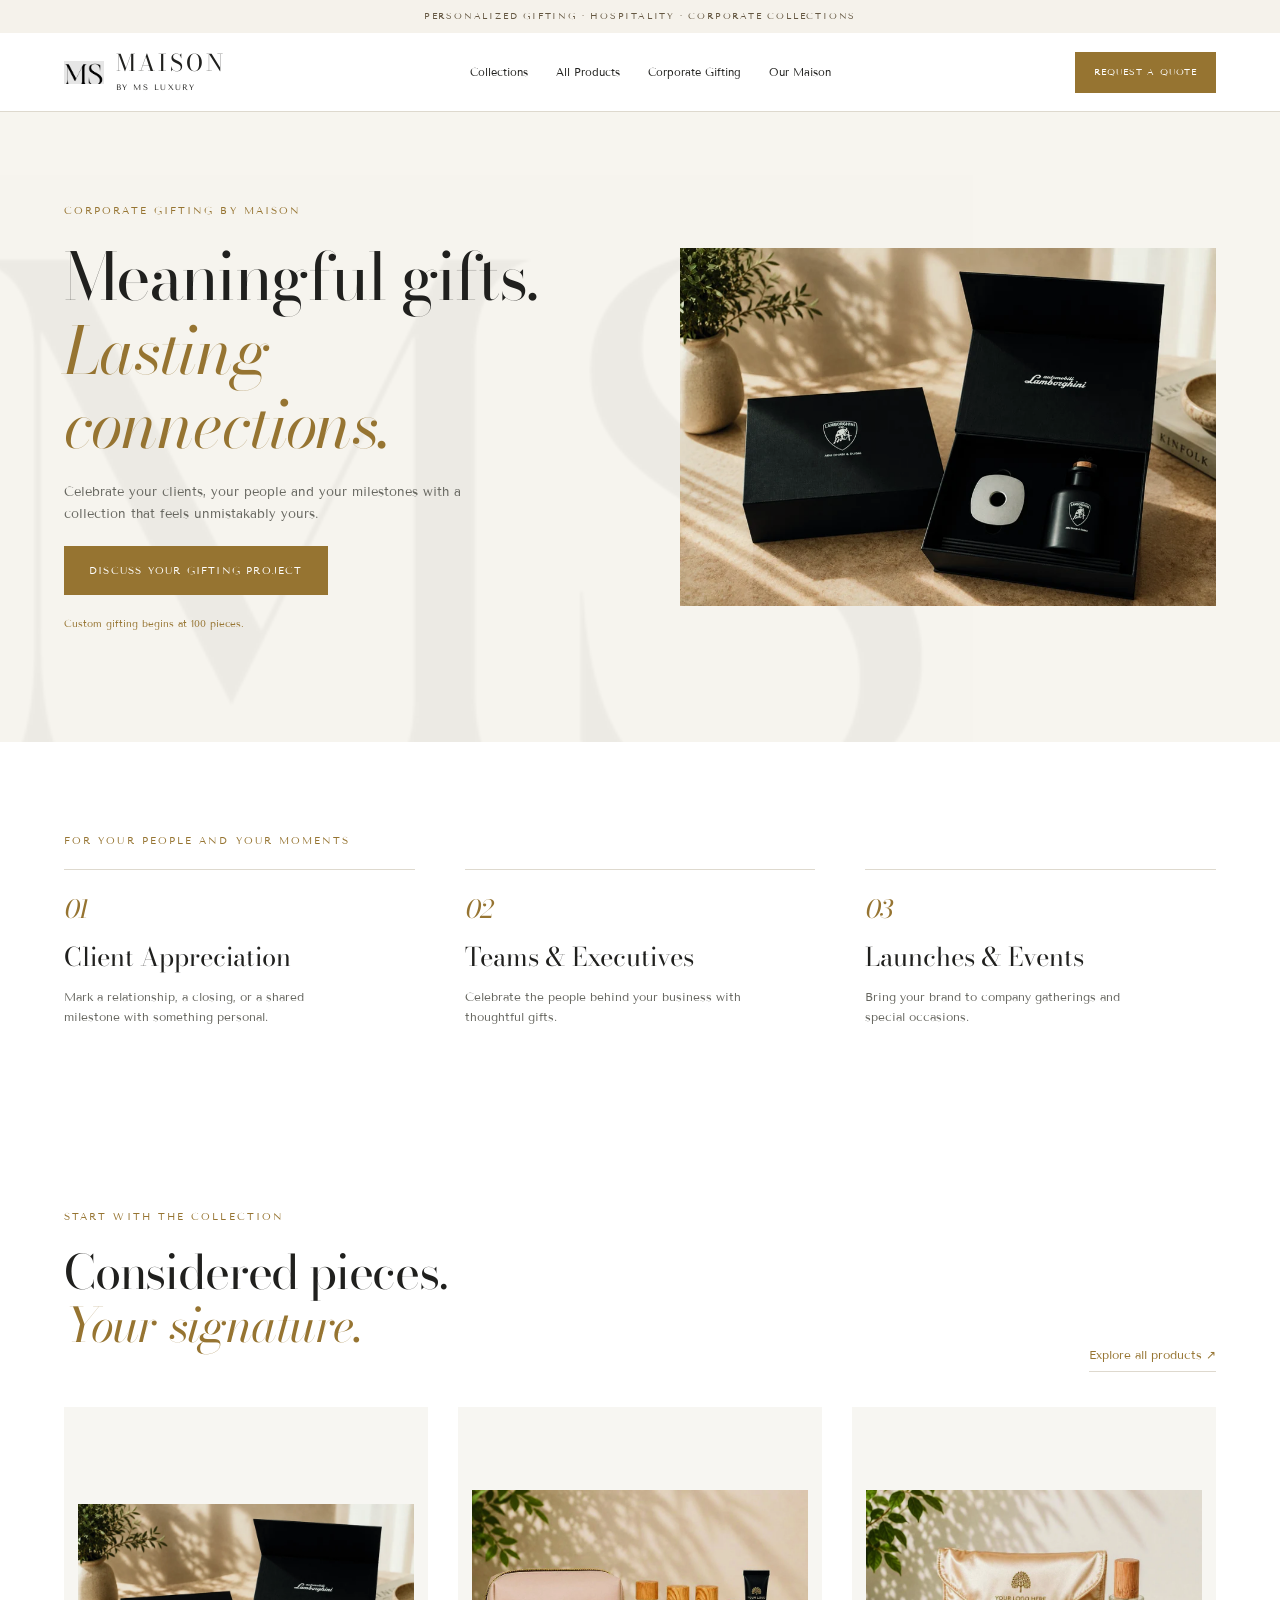
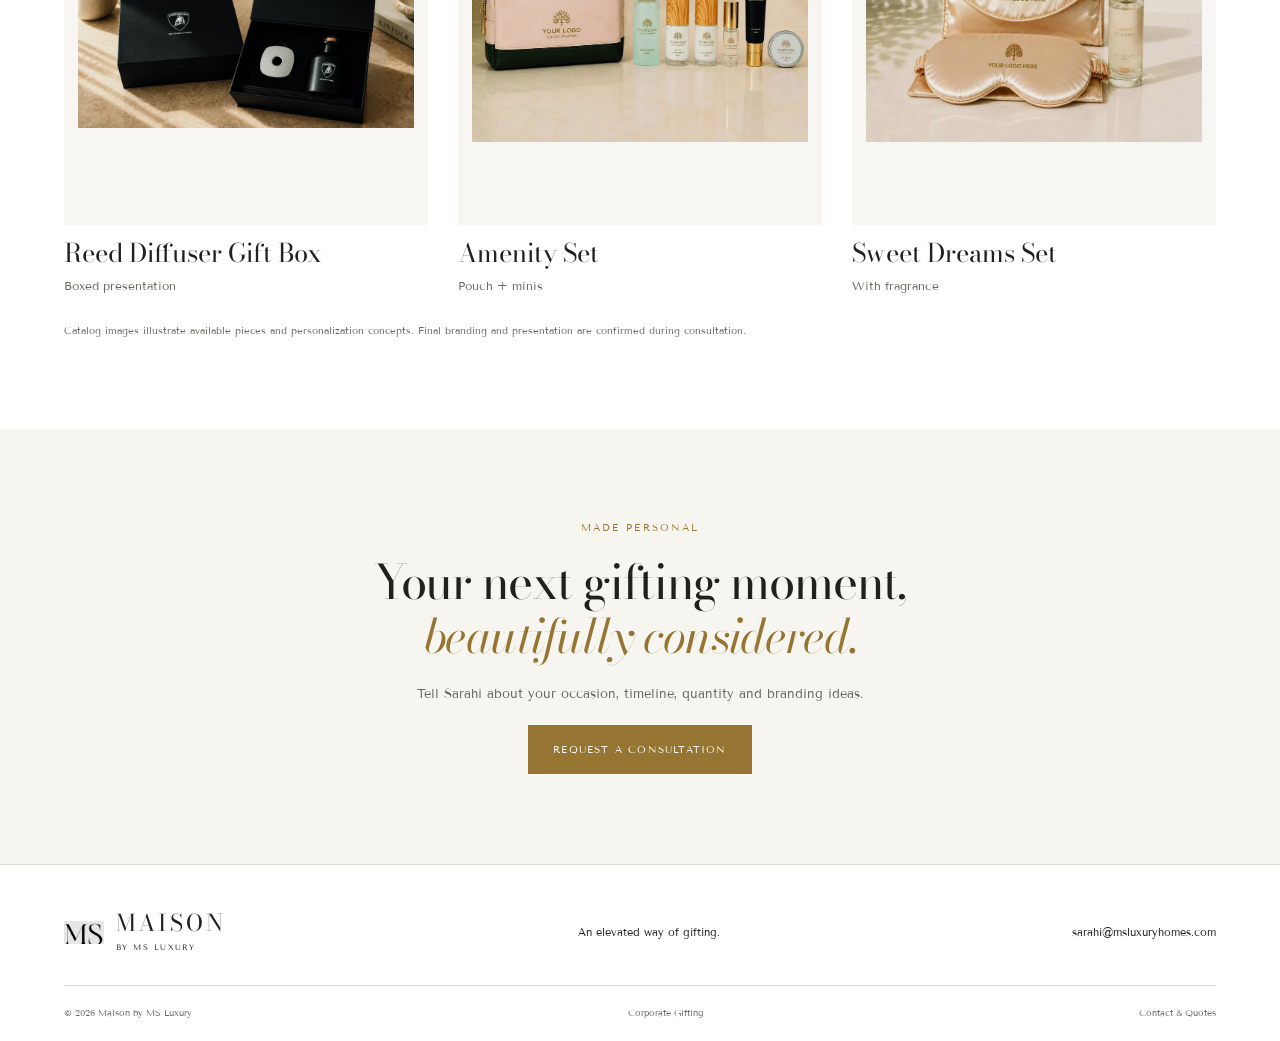
==== corporate-gifting.html @ 4d5e1e18 "Add files via upload" ====
<!DOCTYPE html>
<html lang="en">
<head>
  <meta charset="UTF-8" />
  <meta name="viewport" content="width=device-width, initial-scale=1.0" />
  <title>Corporate Gifting — Maison by MS Luxury</title>
  <meta name="description" content="Maison by MS Luxury creates elevated, bespoke gifting experiences for hotels, corporations, private aviation, memberships and private events." />
  <link rel="preconnect" href="https://fonts.googleapis.com" />
  <link rel="preconnect" href="https://fonts.gstatic.com" crossorigin />
  <link href="https://fonts.googleapis.com/css2?family=Bodoni+Moda:ital,opsz,wght@0,6..96,400;0,6..96,500;0,6..96,600;1,6..96,400;1,6..96,500&family=Tenor+Sans&display=swap" rel="stylesheet" />
  
  <link rel="icon" sizes="32x32" href="assets/favicon-32.png" />
  <link rel="apple-touch-icon" href="assets/apple-touch-icon.png" />
  <meta name="theme-color" content="#ffffff" />
  <link rel="stylesheet" href="styles.css" />
</head>
<body><div class="announcement">PERSONALIZED GIFTING · HOSPITALITY · CORPORATE COLLECTIONS</div><header class="nav" id="nav"><a class="nav-brand" href="index.html" aria-label="Maison by MS Luxury home"><img src="assets/catalog-mark.png" alt="MS Luxury"/><span>MAISON<small>BY MS LUXURY</small></span></a><nav class="nav-links"><a href="index.html#collections">Collections</a><a href="index.html#shop">All Products</a><a href="corporate-gifting.html">Corporate Gifting</a><a href="index.html#maison">Our Maison</a></nav><a href="index.html#quote" class="btn btn-gold btn-sm">Request a Quote</a><button class="nav-toggle" id="navToggle" aria-label="Open menu" aria-expanded="false" aria-controls="mobileMenu"><span></span><span></span></button></header><div class="mobile-menu" id="mobileMenu"><a href="index.html#collections">Collections</a><a href="index.html#shop">All Products</a><a href="corporate-gifting.html">Corporate Gifting</a><a href="index.html#maison">Our Maison</a><a href="index.html#quote" class="btn btn-gold">Request a Quote</a></div><main><section class="corporate-hero"><img class="hero-mark" src="assets/catalog-mark.png" alt="" aria-hidden="true"/><div class="container corporate-grid"><div><p class="eyebrow">Corporate gifting by Maison</p><h1>Meaningful gifts.<br/><em>Lasting connections.</em></h1><p>Celebrate your clients, your people and your milestones with a collection that feels unmistakably yours.</p><a href="index.html#quote" class="btn btn-gold">Discuss your gifting project</a><p class="minimum">Custom gifting begins at 100 pieces.</p></div><img src="assets/catalog/p05-06.webp" alt="Maison reed diffuser gift presentation"/></div></section><section class="corporate-occasions"><div class="container"><p class="eyebrow">For your people and your moments</p><div class="process-grid"><article><span>01</span><h3>Client Appreciation</h3><p>Mark a relationship, a closing, or a shared milestone with something personal.</p></article><article><span>02</span><h3>Teams &amp; Executives</h3><p>Celebrate the people behind your business with thoughtful gifts.</p></article><article><span>03</span><h3>Launches &amp; Events</h3><p>Bring your brand to company gatherings and special occasions.</p></article></div></div></section><section><div class="container"><div class="section-heading"><div><p class="eyebrow">Start with the collection</p><h2>Considered pieces.<br/><em>Your signature.</em></h2></div><a href="index.html#shop" class="link-gold">Explore all products ↗</a></div><div class="corporate-products"><a class="category-card" href="index.html#shop"><div class="category-img"><img src="assets/catalog/p05-06.webp" alt="Reed Diffuser Gift Box" loading="lazy"/></div><h3>Reed Diffuser Gift Box</h3><p>Boxed presentation</p></a><a class="category-card" href="index.html#shop"><div class="category-img"><img src="assets/catalog/p08-02.webp" alt="Amenity Set" loading="lazy"/></div><h3>Amenity Set</h3><p>Pouch + minis</p></a><a class="category-card" href="index.html#shop"><div class="category-img"><img src="assets/catalog/p09-03.webp" alt="Sweet Dreams Set" loading="lazy"/></div><h3>Sweet Dreams Set</h3><p>With fragrance</p></a></div><p class="product-disclaimer">Catalog images illustrate available pieces and personalization concepts. Final branding and presentation are confirmed during consultation.</p></div></section><section class="corporate-finale"><div class="container"><p class="eyebrow">Made personal</p><h2>Your next gifting moment,<br/><em>beautifully considered.</em></h2><p>Tell Sarahi about your occasion, timeline, quantity and branding ideas.</p><a href="index.html#quote" class="btn btn-gold">Request a consultation</a></div></section></main><footer class="footer"><div class="container footer-inner"><a href="index.html" class="nav-brand"><img src="assets/catalog-mark.png" alt="MS Luxury"/><span>MAISON<small>BY MS LUXURY</small></span></a><p>An elevated way of gifting.</p><a href="mailto:sarahi@msluxuryhomes.com">sarahi@msluxuryhomes.com</a></div><div class="container footer-base"><p>© 2026 Maison by MS Luxury</p><a href="corporate-gifting.html">Corporate Gifting</a><a href="index.html#quote">Contact &amp; Quotes</a></div></footer><script src="script.js"></script></body></html>
---- styles.css ----
:root{--black:#20201e;--black-2:#f8f7f4;--black-3:#f3f1eb;--ivory:#20201e;--gold:#967431;--gold-light:#806126;--gold-pale:#806126;--muted:#676760;--line:#ded9ce;--serif:'Bodoni Moda',Georgia,serif;--sans:'Tenor Sans',Arial,sans-serif}*{box-sizing:border-box;margin:0;padding:0}html{scroll-behavior:smooth}body{background:#fff;color:var(--black);font:15px/1.7 var(--sans);-webkit-font-smoothing:antialiased}button,input,select,textarea{font:inherit}button,a,input,select,textarea{-webkit-tap-highlight-color:transparent}img{display:block;max-width:100%}a{color:inherit;text-decoration:none}button{cursor:pointer}h1,h2,h3{font-family:var(--serif);font-weight:400;line-height:1.13}h1{font-size:clamp(3rem,5.1vw,5.4rem);letter-spacing:-.025em}h2{font-size:clamp(2.3rem,3.7vw,4rem);letter-spacing:-.025em;margin-bottom:1.2rem}h3{font-size:1.6rem}h1 em,h2 em{font-weight:400;color:var(--gold)}section{position:relative;padding:90px 0}section[id]{scroll-margin-top:115px}.container{width:min(1240px,90%);margin:auto}.eyebrow{font-size:.65rem;text-transform:uppercase;letter-spacing:.2em;color:var(--gold);margin-bottom:20px}.announcement{background:#f5f2eb;text-align:center;font-size:9px;letter-spacing:.2em;padding:9px 16px;color:#645741}.nav{position:sticky;top:0;z-index:100;display:flex;align-items:center;justify-content:space-between;gap:22px;padding:17px 5%;background:rgba(255,255,255,.97);border-bottom:1px solid var(--line)}.nav-brand{display:flex;align-items:center;gap:12px}.nav-brand img{width:40px;filter:grayscale(1) invert(1);mix-blend-mode:multiply}.nav-brand>span{font:23px/1.15 var(--serif);letter-spacing:.13em}.nav-brand small{display:block;font:8px/1.7 var(--sans);letter-spacing:.18em;margin-top:4px}.nav-links{display:flex;gap:28px;font-size:11px}.nav-links a:hover,.footer a:hover{color:var(--gold)}.btn{display:inline-flex;align-items:center;justify-content:center;padding:15px 24px;font-size:10px;letter-spacing:.12em;text-transform:uppercase;border:1px solid var(--gold);transition:background .2s,color .2s}.btn-gold{background:var(--gold);color:#fff}.btn-gold:hover{background:#775924}.btn-ghost{background:transparent;color:var(--black);border-color:var(--line)}.btn-ghost:hover{border-color:var(--gold)}.btn-sm{padding:12px 18px;font-size:9px}.btn-block{width:100%}.link-gold{color:var(--gold);font-size:12px;border:0;background:none;border-bottom:1px solid var(--line);padding-bottom:5px}.nav-toggle{display:none;border:0;background:none;padding:10px;flex-direction:column;gap:7px}.nav-toggle span{width:24px;height:1px;background:#20201e}.mobile-menu{display:none}.hero{padding:70px 0 0;overflow:hidden;background:#fcfbf8}.hero-mark{position:absolute;left:-4%;top:10%;width:80%;opacity:.045;filter:grayscale(1) invert(1);mix-blend-mode:multiply;pointer-events:none}.hero-inner{position:relative;display:grid;grid-template-columns:1.1fr 1fr;align-items:center;gap:50px}.hero-copy>p:not(.eyebrow){color:var(--muted);max-width:490px;margin:25px 0;font-size:14px}.hero-ctas{display:flex;gap:24px;align-items:center;margin-top:30px;flex-wrap:wrap}.hero-products{position:relative;padding:0 75px 60px 0}.hero-product-main{width:100%;height:460px;object-fit:contain;background:#fff}.hero-product-small{position:absolute;bottom:0;right:0;width:185px;background:#fff;padding:10px;box-shadow:0 12px 40px #33291112;border:1px solid #eee9df}.hero-product-small img{height:165px;width:100%;object-fit:contain}.hero-product-small span{display:block;font:italic 16px var(--serif);text-align:center;padding:12px 0}.hero-bottom{display:flex;justify-content:space-between;gap:20px;border-top:1px solid var(--line);margin-top:55px;padding:21px 0;font-size:9px;letter-spacing:.17em;color:var(--muted)}.section-heading,.product-heading{display:flex;align-items:flex-end;justify-content:space-between;gap:50px;margin-bottom:35px}.section-sub{max-width:340px;color:var(--muted);font-size:13px;margin-bottom:20px}.category-grid{display:grid;grid-template-columns:repeat(4,1fr);gap:34px 22px}.category-card{text-align:left;border:0;background:none;display:block;color:var(--black);min-width:0}.category-img{background:#f7f6f2;padding:14px;aspect-ratio:1/1.15;overflow:hidden;margin-bottom:14px}.category-img img{width:100%;height:100%;object-fit:contain;transition:transform .3s;mix-blend-mode:multiply}.category-card:hover img{transform:scale(1.035)}.category-title{display:flex;justify-content:space-between;gap:10px;font:21px var(--serif)}.category-title>span{font:15px var(--sans);color:var(--gold)}.category-caption{display:block;color:var(--muted);font-size:10px;margin-top:7px}.featured{background:#f7f5ef;padding:50px 0}.featured-top{display:flex;justify-content:space-between;align-items:center;gap:20px}.featured-top .eyebrow{margin:0}.slider-controls{display:flex;gap:12px;align-items:center;font-size:10px}.slider-controls button{background:none;border:1px solid #d6cbb8;min-width:32px;height:32px;padding:0 8px;color:var(--black)}.featured-slide{display:grid;grid-template-columns:1fr 1fr;align-items:center;gap:80px;min-height:370px;margin-top:25px}.featured-image{height:340px}.featured-image img{width:100%;height:100%;object-fit:contain;mix-blend-mode:multiply}.featured-copy h2{font-size:clamp(2rem,3vw,3rem);max-width:450px}.featured-copy>p:not(.eyebrow){color:var(--muted);margin-bottom:25px}.shop{background:#fff}.catalog-tools{padding:20px 0;border-top:1px solid var(--line)}.catalog-search{display:block;font-size:10px;letter-spacing:.1em;text-transform:uppercase;color:var(--gold)}.catalog-search input{display:block;background:#faf9f6;border:1px solid var(--line);padding:12px 15px;width:min(440px,100%);margin-top:9px;font-size:13px;letter-spacing:0;color:var(--black)}.product-filters{display:flex;gap:8px;flex-wrap:wrap;margin-top:20px}.product-filters button{font-size:10px;padding:9px 13px;border:1px solid var(--line);background:#fff;color:var(--black)}.product-filters button[aria-pressed=true]{background:var(--black);color:#fff;border-color:var(--black)}.product-count{font-size:10px;color:var(--muted);margin-top:18px}.shop-grid{display:grid;grid-template-columns:repeat(3,1fr);gap:35px 25px}.card{min-width:0}.product-preview{position:relative;display:block;border:0;background:none;width:100%;text-align:left}.card-img{aspect-ratio:1/1.1;background:#f7f6f2;padding:20px;overflow:hidden}.card-img img{width:100%;height:100%;object-fit:contain;mix-blend-mode:multiply;transition:transform .3s}.product-preview:hover img{transform:scale(1.035)}.product-preview>span{position:absolute;bottom:10px;right:10px;font-size:9px;background:#fff;padding:5px 8px;color:var(--gold)}.card-body{padding:18px 0}.product-category{font-size:9px;text-transform:uppercase;letter-spacing:.12em;color:var(--gold);margin-bottom:7px}.card-body h3{font-size:24px;margin-bottom:7px}.card-body>p:not(.product-category){font-size:12px;color:var(--muted)}.product-cta{display:inline-block;margin-top:13px;padding:0 0 4px;border:0;border-bottom:1px solid var(--line);background:none;font-size:10px;color:var(--gold);text-transform:uppercase;letter-spacing:.08em}.catalog-more{text-align:center;margin-top:30px}.collections-note{font:italic 18px var(--serif);margin-top:20px}.product-disclaimer{font-size:10px;color:var(--muted);max-width:700px;margin-top:25px}.corporate-banner,.corporate-hero{background:#f7f5ef;overflow:hidden}.corporate-grid{display:grid;grid-template-columns:1fr 1fr;align-items:center;gap:80px;position:relative}.corporate-grid>img{height:380px;width:100%;object-fit:contain;mix-blend-mode:multiply}.corporate-grid p:not(.eyebrow){color:var(--muted);margin:20px 0;max-width:420px;font-size:13px}.minimum{font-size:10px!important;color:var(--gold)!important}.maison-grid{display:grid;grid-template-columns:.75fr 1.25fr;align-items:center;gap:100px}.maison-grid p:not(.eyebrow){color:var(--muted);max-width:550px;margin:20px 0;font-size:13px}.maison-logo{padding:60px;background:#faf9f6}.maison-logo img{filter:grayscale(1) invert(1);mix-blend-mode:multiply}.process{padding-top:30px}.process-grid{display:grid;grid-template-columns:repeat(3,1fr);gap:50px}.process-grid article{border-top:1px solid var(--line);padding-top:20px}.process-grid article>span{font:italic 25px var(--serif);color:var(--gold)}.process-grid h3{margin:15px 0}.process-grid p{font-size:12px;color:var(--muted);max-width:290px}.quote{background:#faf9f6}.quote-grid{display:grid;grid-template-columns:1fr 1.2fr;gap:80px}.quote-copy>p:not(.eyebrow){font-size:13px;color:var(--muted);margin:20px 0;max-width:370px}.quote-min{font-size:11px!important;color:var(--gold)!important}.quote-form{background:#fff;padding:35px;border:1px solid var(--line)}.field{margin-bottom:18px}.field label{display:block;font-size:10px;margin-bottom:7px}.field input,.field select,.field textarea{width:100%;border:1px solid var(--line);border-radius:0;padding:12px;background:#fff;color:var(--black);font-size:12px}.field textarea{resize:vertical}.field-row{display:grid;grid-template-columns:1fr 1fr;gap:18px}.form-note,.quote-email{font-size:10px;display:block;margin-top:12px;color:var(--muted)}.quote-email{color:var(--gold)}.form-trap{position:absolute;left:-9999px}.footer{padding:45px 0 20px;border-top:1px solid var(--line);background:#fff}.footer-inner{display:flex;justify-content:space-between;align-items:center;gap:30px;font-size:11px}.footer-base{display:flex;gap:25px;justify-content:space-between;border-top:1px solid var(--line);margin-top:30px;padding-top:20px;font-size:9px;color:var(--muted)}.product-dialog{width:min(920px,92vw);max-height:90vh;padding:0;border:1px solid var(--line);margin:auto;background:#fff;color:var(--black);overflow:auto}.product-dialog::backdrop{background:#20201e90}.dialog-grid{display:grid;grid-template-columns:1fr 1fr}.dialog-grid>img{height:70vh;max-height:650px;width:100%;object-fit:contain;background:#faf9f6}.dialog-copy{padding:40px;align-self:center}.dialog-copy h2{font-size:32px}.dialog-copy>p:not(.eyebrow){font-size:12px;color:var(--muted);margin:20px 0}.dialog-close{position:absolute;right:10px;top:10px;width:32px;height:32px;border:1px solid var(--line);background:#fff;font-size:24px;z-index:2}.corporate-products{display:grid;grid-template-columns:repeat(3,1fr);gap:30px}.corporate-products p{font-size:12px;color:var(--muted);margin-top:8px}.corporate-finale{background:#f7f5ef;text-align:center}.corporate-finale p:not(.eyebrow){margin:20px auto;font-size:13px;color:var(--muted)}.skip-link{position:fixed;top:-100px;z-index:300;background:#fff;padding:15px}.skip-link:focus{top:0}:focus-visible{outline:2px solid var(--gold);outline-offset:4px}[hidden]{display:none!important}.reveal{opacity:1}.preloader{display:none}
@media(max-width:1000px){.nav-links{gap:16px}.nav-links a{font-size:10px}.hero-inner{gap:30px}.hero-products{padding-right:35px}.hero-product-main{height:360px}.hero-product-small{width:150px}.hero-product-small img{height:130px}.corporate-grid,.quote-grid,.maison-grid{gap:40px}.category-grid{grid-template-columns:repeat(3,1fr)}}
@media(max-width:800px){section{padding:65px 0}.nav-links,.nav>.btn{display:none}.nav-toggle{display:flex}.mobile-menu{display:flex;position:fixed;inset:82px 0 0;z-index:99;background:#fff;flex-direction:column;justify-content:center;align-items:center;gap:28px;opacity:0;visibility:hidden;transition:.2s}.mobile-menu.open{opacity:1;visibility:visible}.mobile-menu>a:not(.btn){font:27px var(--serif)}.hero-inner{grid-template-columns:1fr}.hero{padding-top:40px}.hero-copy{max-width:550px}.hero-products{width:85%;margin:15px auto 0;max-width:450px}.hero-product-main{height:330px}.hero-bottom{font-size:7px;letter-spacing:.08em;margin-top:30px}.section-heading,.product-heading{display:block}.section-sub{max-width:500px;margin-top:15px}.category-grid{grid-template-columns:repeat(2,1fr)}.featured-slide{gap:25px;min-height:280px}.featured-image{height:260px}.corporate-grid,.maison-grid,.quote-grid{grid-template-columns:1fr}.maison-logo{max-width:260px;padding:40px}.corporate-grid>img{height:300px}.footer-inner{align-items:flex-start;flex-wrap:wrap}.process-grid{gap:25px}.shop-grid{grid-template-columns:repeat(2,1fr)}.dialog-grid{grid-template-columns:1fr}.dialog-grid>img{height:35vh}.dialog-copy{padding:25px}.featured-top{align-items:flex-start}.featured-top .eyebrow{max-width:130px}}
@media(max-width:500px){.announcement{font-size:7px}.nav{padding:13px 5%}.nav-brand>span{font-size:21px}.hero-ctas{gap:18px}.hero-product-main{height:270px}.hero-product-small{width:130px}.hero-product-small img{height:115px}.hero-products{padding-right:45px;padding-bottom:45px}.hero-bottom{gap:12px;align-items:center;text-align:center}.category-grid{gap:25px 15px}.category-img{padding:8px}.category-title{font-size:18px}.category-caption{font-size:9px}.featured-slide{grid-template-columns:1fr;gap:15px}.featured-image{height:240px}.featured-copy{padding-bottom:15px}.featured-top{gap:10px}.slider-controls{gap:6px}.shop-grid{gap:25px 14px}.card-img{padding:9px;aspect-ratio:1/1.35}.card-body h3{font-size:20px}.card-body>p:not(.product-category){font-size:10px}.product-cta{font-size:9px}.product-preview>span{font-size:7px;padding:4px;right:5px;bottom:5px}.product-filters{gap:5px}.product-filters button{font-size:9px;padding:8px 9px}.quote-form{padding:20px}.field-row{grid-template-columns:1fr;gap:0}.process-grid,.corporate-products{grid-template-columns:1fr}.footer-base{flex-wrap:wrap;gap:12px}.footer-inner{flex-direction:column;gap:20px}.corporate-hero h1{font-size:2.8rem}}
@media(prefers-reduced-motion:reduce){html{scroll-behavior:auto}*,*::before,*::after{transition:none!important;animation:none!important}}
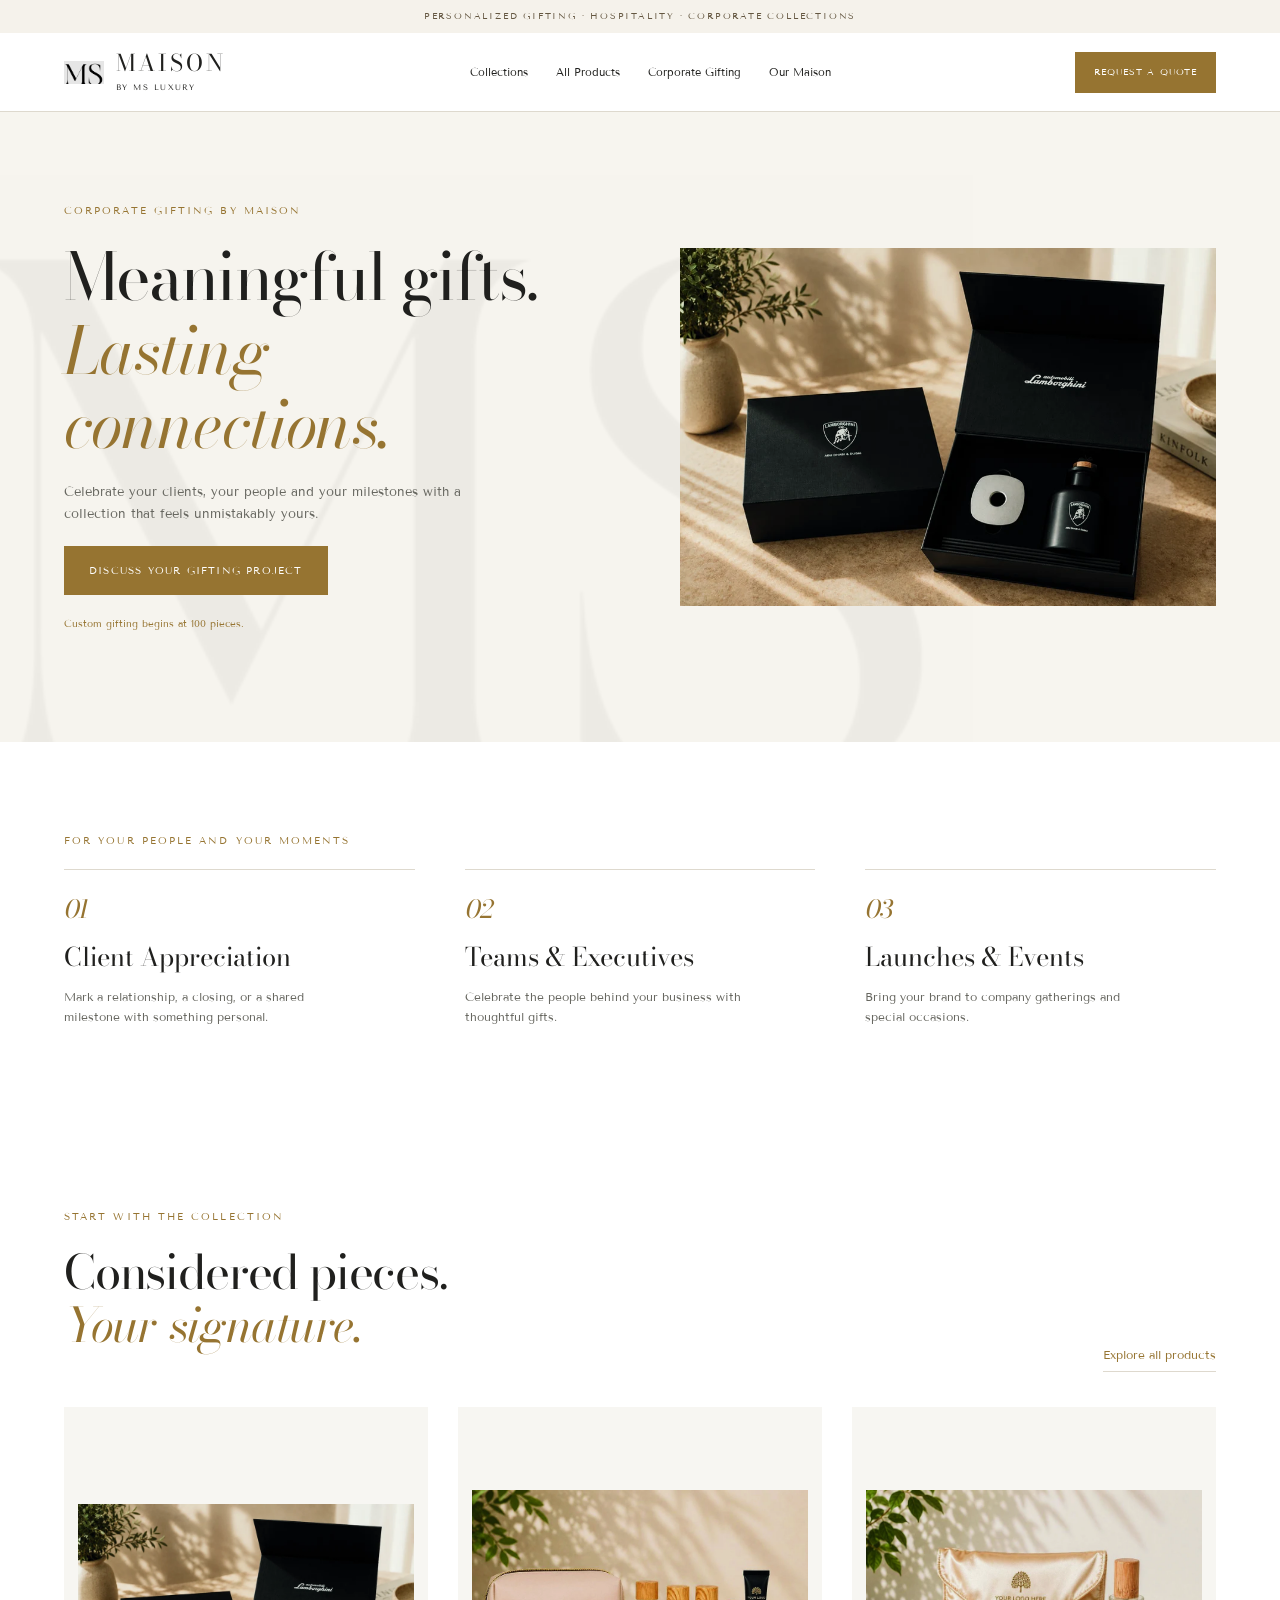
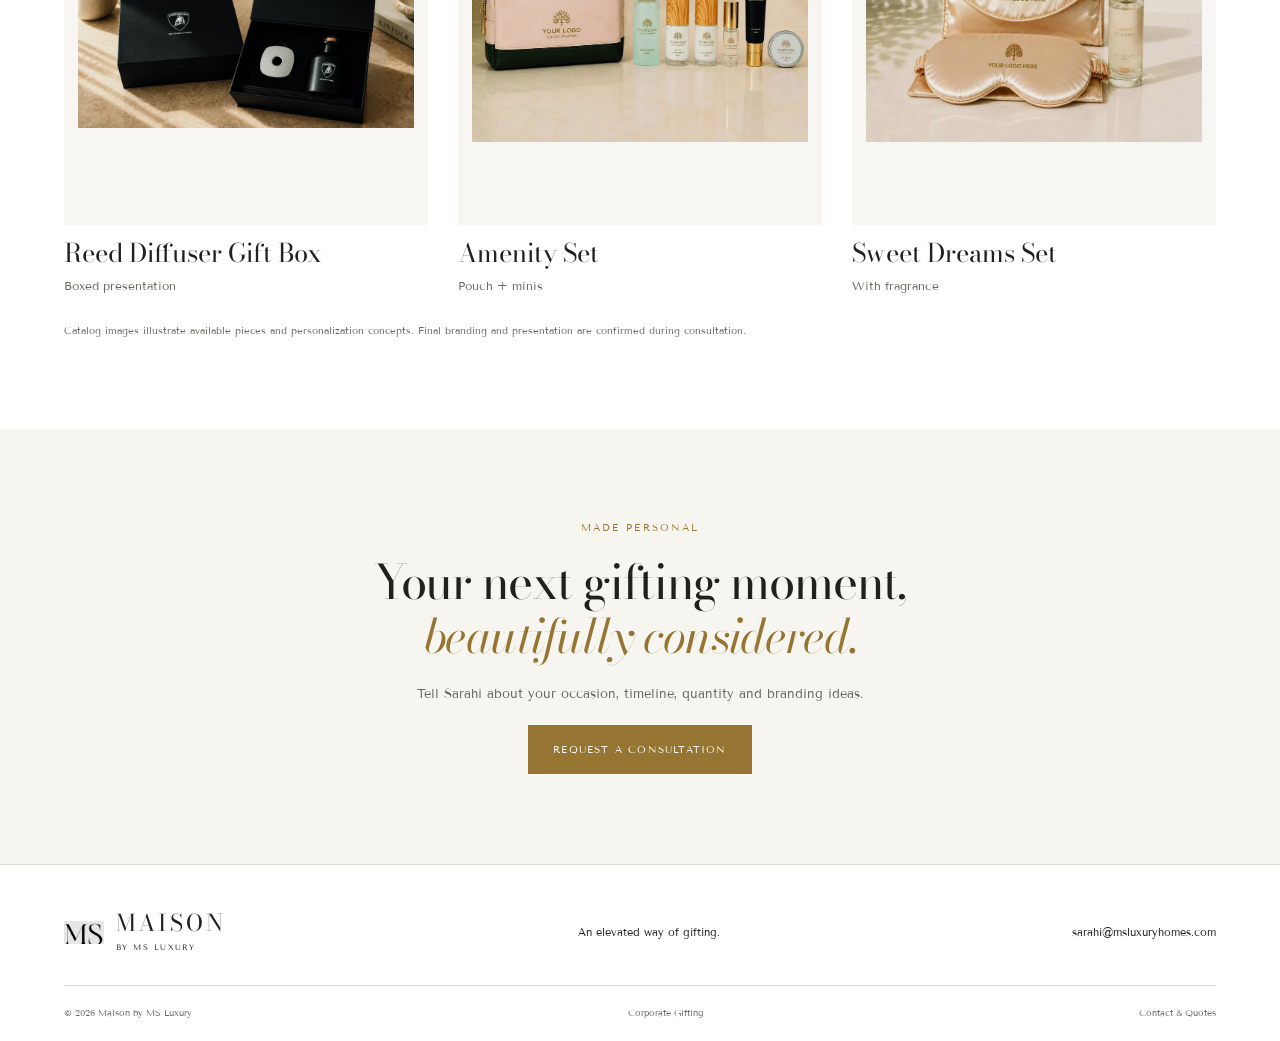
==== commit fa34a8b2: "Add files via upload" ====
--- a/corporate-gifting.html
+++ b/corporate-gifting.html
@@ -14,4 +14,4 @@
   <meta name="theme-color" content="#ffffff" />
   <link rel="stylesheet" href="styles.css" />
 </head>
-<body><div class="announcement">PERSONALIZED GIFTING · HOSPITALITY · CORPORATE COLLECTIONS</div><header class="nav" id="nav"><a class="nav-brand" href="index.html" aria-label="Maison by MS Luxury home"><img src="assets/catalog-mark.png" alt="MS Luxury"/><span>MAISON<small>BY MS LUXURY</small></span></a><nav class="nav-links"><a href="index.html#collections">Collections</a><a href="index.html#shop">All Products</a><a href="corporate-gifting.html">Corporate Gifting</a><a href="index.html#maison">Our Maison</a></nav><a href="index.html#quote" class="btn btn-gold btn-sm">Request a Quote</a><button class="nav-toggle" id="navToggle" aria-label="Open menu" aria-expanded="false" aria-controls="mobileMenu"><span></span><span></span></button></header><div class="mobile-menu" id="mobileMenu"><a href="index.html#collections">Collections</a><a href="index.html#shop">All Products</a><a href="corporate-gifting.html">Corporate Gifting</a><a href="index.html#maison">Our Maison</a><a href="index.html#quote" class="btn btn-gold">Request a Quote</a></div><main><section class="corporate-hero"><img class="hero-mark" src="assets/catalog-mark.png" alt="" aria-hidden="true"/><div class="container corporate-grid"><div><p class="eyebrow">Corporate gifting by Maison</p><h1>Meaningful gifts.<br/><em>Lasting connections.</em></h1><p>Celebrate your clients, your people and your milestones with a collection that feels unmistakably yours.</p><a href="index.html#quote" class="btn btn-gold">Discuss your gifting project</a><p class="minimum">Custom gifting begins at 100 pieces.</p></div><img src="assets/catalog/p05-06.webp" alt="Maison reed diffuser gift presentation"/></div></section><section class="corporate-occasions"><div class="container"><p class="eyebrow">For your people and your moments</p><div class="process-grid"><article><span>01</span><h3>Client Appreciation</h3><p>Mark a relationship, a closing, or a shared milestone with something personal.</p></article><article><span>02</span><h3>Teams &amp; Executives</h3><p>Celebrate the people behind your business with thoughtful gifts.</p></article><article><span>03</span><h3>Launches &amp; Events</h3><p>Bring your brand to company gatherings and special occasions.</p></article></div></div></section><section><div class="container"><div class="section-heading"><div><p class="eyebrow">Start with the collection</p><h2>Considered pieces.<br/><em>Your signature.</em></h2></div><a href="index.html#shop" class="link-gold">Explore all products ↗</a></div><div class="corporate-products"><a class="category-card" href="index.html#shop"><div class="category-img"><img src="assets/catalog/p05-06.webp" alt="Reed Diffuser Gift Box" loading="lazy"/></div><h3>Reed Diffuser Gift Box</h3><p>Boxed presentation</p></a><a class="category-card" href="index.html#shop"><div class="category-img"><img src="assets/catalog/p08-02.webp" alt="Amenity Set" loading="lazy"/></div><h3>Amenity Set</h3><p>Pouch + minis</p></a><a class="category-card" href="index.html#shop"><div class="category-img"><img src="assets/catalog/p09-03.webp" alt="Sweet Dreams Set" loading="lazy"/></div><h3>Sweet Dreams Set</h3><p>With fragrance</p></a></div><p class="product-disclaimer">Catalog images illustrate available pieces and personalization concepts. Final branding and presentation are confirmed during consultation.</p></div></section><section class="corporate-finale"><div class="container"><p class="eyebrow">Made personal</p><h2>Your next gifting moment,<br/><em>beautifully considered.</em></h2><p>Tell Sarahi about your occasion, timeline, quantity and branding ideas.</p><a href="index.html#quote" class="btn btn-gold">Request a consultation</a></div></section></main><footer class="footer"><div class="container footer-inner"><a href="index.html" class="nav-brand"><img src="assets/catalog-mark.png" alt="MS Luxury"/><span>MAISON<small>BY MS LUXURY</small></span></a><p>An elevated way of gifting.</p><a href="mailto:sarahi@msluxuryhomes.com">sarahi@msluxuryhomes.com</a></div><div class="container footer-base"><p>© 2026 Maison by MS Luxury</p><a href="corporate-gifting.html">Corporate Gifting</a><a href="index.html#quote">Contact &amp; Quotes</a></div></footer><script src="script.js"></script></body></html>+<body><div class="announcement">PERSONALIZED GIFTING · HOSPITALITY · CORPORATE COLLECTIONS</div><header class="nav" id="nav"><a class="nav-brand" href="index.html" aria-label="Maison by MS Luxury home"><img src="assets/catalog-mark.png" alt="MS Luxury"/><span>MAISON<small>BY MS LUXURY</small></span></a><nav class="nav-links"><a href="index.html#collections">Collections</a><a href="index.html#shop">All Products</a><a href="corporate-gifting.html">Corporate Gifting</a><a href="index.html#maison">Our Maison</a></nav><a href="index.html#quote" class="btn btn-gold btn-sm">Request a Quote</a><button class="nav-toggle" id="navToggle" aria-label="Open menu" aria-expanded="false" aria-controls="mobileMenu"><span></span><span></span></button></header><div class="mobile-menu" id="mobileMenu"><a href="index.html#collections">Collections</a><a href="index.html#shop">All Products</a><a href="corporate-gifting.html">Corporate Gifting</a><a href="index.html#maison">Our Maison</a><a href="index.html#quote" class="btn btn-gold">Request a Quote</a></div><main><section class="corporate-hero"><img class="hero-mark" src="assets/catalog-mark.png" alt="" aria-hidden="true"/><div class="container corporate-grid"><div><p class="eyebrow">Corporate gifting by Maison</p><h1>Meaningful gifts.<br/><em>Lasting connections.</em></h1><p>Celebrate your clients, your people and your milestones with a collection that feels unmistakably yours.</p><a href="index.html#quote" class="btn btn-gold">Discuss your gifting project</a><p class="minimum">Custom gifting begins at 100 pieces.</p></div><img src="assets/catalog/p05-06.webp" alt="Maison reed diffuser gift presentation"/></div></section><section class="corporate-occasions"><div class="container"><p class="eyebrow">For your people and your moments</p><div class="process-grid"><article><span>01</span><h3>Client Appreciation</h3><p>Mark a relationship, a closing, or a shared milestone with something personal.</p></article><article><span>02</span><h3>Teams &amp; Executives</h3><p>Celebrate the people behind your business with thoughtful gifts.</p></article><article><span>03</span><h3>Launches &amp; Events</h3><p>Bring your brand to company gatherings and special occasions.</p></article></div></div></section><section><div class="container"><div class="section-heading"><div><p class="eyebrow">Start with the collection</p><h2>Considered pieces.<br/><em>Your signature.</em></h2></div><a href="index.html#shop" class="link-gold">Explore all products</a></div><div class="corporate-products"><a class="category-card" href="index.html#shop"><div class="category-img"><img src="assets/catalog/p05-06.webp" alt="Reed Diffuser Gift Box" loading="lazy"/></div><h3>Reed Diffuser Gift Box</h3><p>Boxed presentation</p></a><a class="category-card" href="index.html#shop"><div class="category-img"><img src="assets/catalog/p08-02.webp" alt="Amenity Set" loading="lazy"/></div><h3>Amenity Set</h3><p>Pouch + minis</p></a><a class="category-card" href="index.html#shop"><div class="category-img"><img src="assets/catalog/p09-03.webp" alt="Sweet Dreams Set" loading="lazy"/></div><h3>Sweet Dreams Set</h3><p>With fragrance</p></a></div><p class="product-disclaimer">Catalog images illustrate available pieces and personalization concepts. Final branding and presentation are confirmed during consultation.</p></div></section><section class="corporate-finale"><div class="container"><p class="eyebrow">Made personal</p><h2>Your next gifting moment,<br/><em>beautifully considered.</em></h2><p>Tell Sarahi about your occasion, timeline, quantity and branding ideas.</p><a href="index.html#quote" class="btn btn-gold">Request a consultation</a></div></section></main><footer class="footer"><div class="container footer-inner"><a href="index.html" class="nav-brand"><img src="assets/catalog-mark.png" alt="MS Luxury"/><span>MAISON<small>BY MS LUXURY</small></span></a><p>An elevated way of gifting.</p><a href="mailto:sarahi@msluxuryhomes.com">sarahi@msluxuryhomes.com</a></div><div class="container footer-base"><p>© 2026 Maison by MS Luxury</p><a href="corporate-gifting.html">Corporate Gifting</a><a href="index.html#quote">Contact &amp; Quotes</a></div></footer><script src="script.js"></script></body></html>
--- a/styles.css
+++ b/styles.css
@@ -1,5 +1,37 @@
 :root{--black:#20201e;--black-2:#f8f7f4;--black-3:#f3f1eb;--ivory:#20201e;--gold:#967431;--gold-light:#806126;--gold-pale:#806126;--muted:#676760;--line:#ded9ce;--serif:'Bodoni Moda',Georgia,serif;--sans:'Tenor Sans',Arial,sans-serif}*{box-sizing:border-box;margin:0;padding:0}html{scroll-behavior:smooth}body{background:#fff;color:var(--black);font:15px/1.7 var(--sans);-webkit-font-smoothing:antialiased}button,input,select,textarea{font:inherit}button,a,input,select,textarea{-webkit-tap-highlight-color:transparent}img{display:block;max-width:100%}a{color:inherit;text-decoration:none}button{cursor:pointer}h1,h2,h3{font-family:var(--serif);font-weight:400;line-height:1.13}h1{font-size:clamp(3rem,5.1vw,5.4rem);letter-spacing:-.025em}h2{font-size:clamp(2.3rem,3.7vw,4rem);letter-spacing:-.025em;margin-bottom:1.2rem}h3{font-size:1.6rem}h1 em,h2 em{font-weight:400;color:var(--gold)}section{position:relative;padding:90px 0}section[id]{scroll-margin-top:115px}.container{width:min(1240px,90%);margin:auto}.eyebrow{font-size:.65rem;text-transform:uppercase;letter-spacing:.2em;color:var(--gold);margin-bottom:20px}.announcement{background:#f5f2eb;text-align:center;font-size:9px;letter-spacing:.2em;padding:9px 16px;color:#645741}.nav{position:sticky;top:0;z-index:100;display:flex;align-items:center;justify-content:space-between;gap:22px;padding:17px 5%;background:rgba(255,255,255,.97);border-bottom:1px solid var(--line)}.nav-brand{display:flex;align-items:center;gap:12px}.nav-brand img{width:40px;filter:grayscale(1) invert(1);mix-blend-mode:multiply}.nav-brand>span{font:23px/1.15 var(--serif);letter-spacing:.13em}.nav-brand small{display:block;font:8px/1.7 var(--sans);letter-spacing:.18em;margin-top:4px}.nav-links{display:flex;gap:28px;font-size:11px}.nav-links a:hover,.footer a:hover{color:var(--gold)}.btn{display:inline-flex;align-items:center;justify-content:center;padding:15px 24px;font-size:10px;letter-spacing:.12em;text-transform:uppercase;border:1px solid var(--gold);transition:background .2s,color .2s}.btn-gold{background:var(--gold);color:#fff}.btn-gold:hover{background:#775924}.btn-ghost{background:transparent;color:var(--black);border-color:var(--line)}.btn-ghost:hover{border-color:var(--gold)}.btn-sm{padding:12px 18px;font-size:9px}.btn-block{width:100%}.link-gold{color:var(--gold);font-size:12px;border:0;background:none;border-bottom:1px solid var(--line);padding-bottom:5px}.nav-toggle{display:none;border:0;background:none;padding:10px;flex-direction:column;gap:7px}.nav-toggle span{width:24px;height:1px;background:#20201e}.mobile-menu{display:none}.hero{padding:70px 0 0;overflow:hidden;background:#fcfbf8}.hero-mark{position:absolute;left:-4%;top:10%;width:80%;opacity:.045;filter:grayscale(1) invert(1);mix-blend-mode:multiply;pointer-events:none}.hero-inner{position:relative;display:grid;grid-template-columns:1.1fr 1fr;align-items:center;gap:50px}.hero-copy>p:not(.eyebrow){color:var(--muted);max-width:490px;margin:25px 0;font-size:14px}.hero-ctas{display:flex;gap:24px;align-items:center;margin-top:30px;flex-wrap:wrap}.hero-products{position:relative;padding:0 75px 60px 0}.hero-product-main{width:100%;height:460px;object-fit:contain;background:#fff}.hero-product-small{position:absolute;bottom:0;right:0;width:185px;background:#fff;padding:10px;box-shadow:0 12px 40px #33291112;border:1px solid #eee9df}.hero-product-small img{height:165px;width:100%;object-fit:contain}.hero-product-small span{display:block;font:italic 16px var(--serif);text-align:center;padding:12px 0}.hero-bottom{display:flex;justify-content:space-between;gap:20px;border-top:1px solid var(--line);margin-top:55px;padding:21px 0;font-size:9px;letter-spacing:.17em;color:var(--muted)}.section-heading,.product-heading{display:flex;align-items:flex-end;justify-content:space-between;gap:50px;margin-bottom:35px}.section-sub{max-width:340px;color:var(--muted);font-size:13px;margin-bottom:20px}.category-grid{display:grid;grid-template-columns:repeat(4,1fr);gap:34px 22px}.category-card{text-align:left;border:0;background:none;display:block;color:var(--black);min-width:0}.category-img{background:#f7f6f2;padding:14px;aspect-ratio:1/1.15;overflow:hidden;margin-bottom:14px}.category-img img{width:100%;height:100%;object-fit:contain;transition:transform .3s;mix-blend-mode:multiply}.category-card:hover img{transform:scale(1.035)}.category-title{display:flex;justify-content:space-between;gap:10px;font:21px var(--serif)}.category-title>span{font:15px var(--sans);color:var(--gold)}.category-caption{display:block;color:var(--muted);font-size:10px;margin-top:7px}.featured{background:#f7f5ef;padding:50px 0}.featured-top{display:flex;justify-content:space-between;align-items:center;gap:20px}.featured-top .eyebrow{margin:0}.slider-controls{display:flex;gap:12px;align-items:center;font-size:10px}.slider-controls button{background:none;border:1px solid #d6cbb8;min-width:32px;height:32px;padding:0 8px;color:var(--black)}.featured-slide{display:grid;grid-template-columns:1fr 1fr;align-items:center;gap:80px;min-height:370px;margin-top:25px}.featured-image{height:340px}.featured-image img{width:100%;height:100%;object-fit:contain;mix-blend-mode:multiply}.featured-copy h2{font-size:clamp(2rem,3vw,3rem);max-width:450px}.featured-copy>p:not(.eyebrow){color:var(--muted);margin-bottom:25px}.shop{background:#fff}.catalog-tools{padding:20px 0;border-top:1px solid var(--line)}.catalog-search{display:block;font-size:10px;letter-spacing:.1em;text-transform:uppercase;color:var(--gold)}.catalog-search input{display:block;background:#faf9f6;border:1px solid var(--line);padding:12px 15px;width:min(440px,100%);margin-top:9px;font-size:13px;letter-spacing:0;color:var(--black)}.product-filters{display:flex;gap:8px;flex-wrap:wrap;margin-top:20px}.product-filters button{font-size:10px;padding:9px 13px;border:1px solid var(--line);background:#fff;color:var(--black)}.product-filters button[aria-pressed=true]{background:var(--black);color:#fff;border-color:var(--black)}.product-count{font-size:10px;color:var(--muted);margin-top:18px}.shop-grid{display:grid;grid-template-columns:repeat(3,1fr);gap:35px 25px}.card{min-width:0}.product-preview{position:relative;display:block;border:0;background:none;width:100%;text-align:left}.card-img{aspect-ratio:1/1.1;background:#f7f6f2;padding:20px;overflow:hidden}.card-img img{width:100%;height:100%;object-fit:contain;mix-blend-mode:multiply;transition:transform .3s}.product-preview:hover img{transform:scale(1.035)}.product-preview>span{position:absolute;bottom:10px;right:10px;font-size:9px;background:#fff;padding:5px 8px;color:var(--gold)}.card-body{padding:18px 0}.product-category{font-size:9px;text-transform:uppercase;letter-spacing:.12em;color:var(--gold);margin-bottom:7px}.card-body h3{font-size:24px;margin-bottom:7px}.card-body>p:not(.product-category){font-size:12px;color:var(--muted)}.product-cta{display:inline-block;margin-top:13px;padding:0 0 4px;border:0;border-bottom:1px solid var(--line);background:none;font-size:10px;color:var(--gold);text-transform:uppercase;letter-spacing:.08em}.catalog-more{text-align:center;margin-top:30px}.collections-note{font:italic 18px var(--serif);margin-top:20px}.product-disclaimer{font-size:10px;color:var(--muted);max-width:700px;margin-top:25px}.corporate-banner,.corporate-hero{background:#f7f5ef;overflow:hidden}.corporate-grid{display:grid;grid-template-columns:1fr 1fr;align-items:center;gap:80px;position:relative}.corporate-grid>img{height:380px;width:100%;object-fit:contain;mix-blend-mode:multiply}.corporate-grid p:not(.eyebrow){color:var(--muted);margin:20px 0;max-width:420px;font-size:13px}.minimum{font-size:10px!important;color:var(--gold)!important}.maison-grid{display:grid;grid-template-columns:.75fr 1.25fr;align-items:center;gap:100px}.maison-grid p:not(.eyebrow){color:var(--muted);max-width:550px;margin:20px 0;font-size:13px}.maison-logo{padding:60px;background:#faf9f6}.maison-logo img{filter:grayscale(1) invert(1);mix-blend-mode:multiply}.process{padding-top:30px}.process-grid{display:grid;grid-template-columns:repeat(3,1fr);gap:50px}.process-grid article{border-top:1px solid var(--line);padding-top:20px}.process-grid article>span{font:italic 25px var(--serif);color:var(--gold)}.process-grid h3{margin:15px 0}.process-grid p{font-size:12px;color:var(--muted);max-width:290px}.quote{background:#faf9f6}.quote-grid{display:grid;grid-template-columns:1fr 1.2fr;gap:80px}.quote-copy>p:not(.eyebrow){font-size:13px;color:var(--muted);margin:20px 0;max-width:370px}.quote-min{font-size:11px!important;color:var(--gold)!important}.quote-form{background:#fff;padding:35px;border:1px solid var(--line)}.field{margin-bottom:18px}.field label{display:block;font-size:10px;margin-bottom:7px}.field input,.field select,.field textarea{width:100%;border:1px solid var(--line);border-radius:0;padding:12px;background:#fff;color:var(--black);font-size:12px}.field textarea{resize:vertical}.field-row{display:grid;grid-template-columns:1fr 1fr;gap:18px}.form-note,.quote-email{font-size:10px;display:block;margin-top:12px;color:var(--muted)}.quote-email{color:var(--gold)}.form-trap{position:absolute;left:-9999px}.footer{padding:45px 0 20px;border-top:1px solid var(--line);background:#fff}.footer-inner{display:flex;justify-content:space-between;align-items:center;gap:30px;font-size:11px}.footer-base{display:flex;gap:25px;justify-content:space-between;border-top:1px solid var(--line);margin-top:30px;padding-top:20px;font-size:9px;color:var(--muted)}.product-dialog{width:min(920px,92vw);max-height:90vh;padding:0;border:1px solid var(--line);margin:auto;background:#fff;color:var(--black);overflow:auto}.product-dialog::backdrop{background:#20201e90}.dialog-grid{display:grid;grid-template-columns:1fr 1fr}.dialog-grid>img{height:70vh;max-height:650px;width:100%;object-fit:contain;background:#faf9f6}.dialog-copy{padding:40px;align-self:center}.dialog-copy h2{font-size:32px}.dialog-copy>p:not(.eyebrow){font-size:12px;color:var(--muted);margin:20px 0}.dialog-close{position:absolute;right:10px;top:10px;width:32px;height:32px;border:1px solid var(--line);background:#fff;font-size:24px;z-index:2}.corporate-products{display:grid;grid-template-columns:repeat(3,1fr);gap:30px}.corporate-products p{font-size:12px;color:var(--muted);margin-top:8px}.corporate-finale{background:#f7f5ef;text-align:center}.corporate-finale p:not(.eyebrow){margin:20px auto;font-size:13px;color:var(--muted)}.skip-link{position:fixed;top:-100px;z-index:300;background:#fff;padding:15px}.skip-link:focus{top:0}:focus-visible{outline:2px solid var(--gold);outline-offset:4px}[hidden]{display:none!important}.reveal{opacity:1}.preloader{display:none}
 @media(max-width:1000px){.nav-links{gap:16px}.nav-links a{font-size:10px}.hero-inner{gap:30px}.hero-products{padding-right:35px}.hero-product-main{height:360px}.hero-product-small{width:150px}.hero-product-small img{height:130px}.corporate-grid,.quote-grid,.maison-grid{gap:40px}.category-grid{grid-template-columns:repeat(3,1fr)}}
-@media(max-width:800px){section{padding:65px 0}.nav-links,.nav>.btn{display:none}.nav-toggle{display:flex}.mobile-menu{display:flex;position:fixed;inset:82px 0 0;z-index:99;background:#fff;flex-direction:column;justify-content:center;align-items:center;gap:28px;opacity:0;visibility:hidden;transition:.2s}.mobile-menu.open{opacity:1;visibility:visible}.mobile-menu>a:not(.btn){font:27px var(--serif)}.hero-inner{grid-template-columns:1fr}.hero{padding-top:40px}.hero-copy{max-width:550px}.hero-products{width:85%;margin:15px auto 0;max-width:450px}.hero-product-main{height:330px}.hero-bottom{font-size:7px;letter-spacing:.08em;margin-top:30px}.section-heading,.product-heading{display:block}.section-sub{max-width:500px;margin-top:15px}.category-grid{grid-template-columns:repeat(2,1fr)}.featured-slide{gap:25px;min-height:280px}.featured-image{height:260px}.corporate-grid,.maison-grid,.quote-grid{grid-template-columns:1fr}.maison-logo{max-width:260px;padding:40px}.corporate-grid>img{height:300px}.footer-inner{align-items:flex-start;flex-wrap:wrap}.process-grid{gap:25px}.shop-grid{grid-template-columns:repeat(2,1fr)}.dialog-grid{grid-template-columns:1fr}.dialog-grid>img{height:35vh}.dialog-copy{padding:25px}.featured-top{align-items:flex-start}.featured-top .eyebrow{max-width:130px}}
+@media(max-width:800px), (hover:none) and (pointer:coarse){section{padding:65px 0}.nav-links,.nav>.btn{display:none}.nav-toggle{display:flex}.mobile-menu{display:flex;position:fixed;inset:82px 0 0;z-index:99;background:#fff;flex-direction:column;justify-content:center;align-items:center;gap:28px;opacity:0;visibility:hidden;transition:.2s}.mobile-menu.open{opacity:1;visibility:visible}.mobile-menu>a:not(.btn){font:27px var(--serif)}.hero-inner{grid-template-columns:1fr}.hero{padding-top:40px}.hero-copy{max-width:550px}.hero-products{width:85%;margin:15px auto 0;max-width:450px}.hero-product-main{height:330px}.hero-bottom{font-size:7px;letter-spacing:.08em;margin-top:30px}.section-heading,.product-heading{display:block}.section-sub{max-width:500px;margin-top:15px}.category-grid{grid-template-columns:repeat(2,1fr)}.featured-slide{gap:25px;min-height:280px}.featured-image{height:260px}.corporate-grid,.maison-grid,.quote-grid{grid-template-columns:1fr}.maison-logo{max-width:260px;padding:40px}.corporate-grid>img{height:300px}.footer-inner{align-items:flex-start;flex-wrap:wrap}.process-grid{gap:25px}.shop-grid{grid-template-columns:repeat(2,1fr)}.dialog-grid{grid-template-columns:1fr}.dialog-grid>img{height:35vh}.dialog-copy{padding:25px}.featured-top{align-items:flex-start}.featured-top .eyebrow{max-width:130px}}
 @media(max-width:500px){.announcement{font-size:7px}.nav{padding:13px 5%}.nav-brand>span{font-size:21px}.hero-ctas{gap:18px}.hero-product-main{height:270px}.hero-product-small{width:130px}.hero-product-small img{height:115px}.hero-products{padding-right:45px;padding-bottom:45px}.hero-bottom{gap:12px;align-items:center;text-align:center}.category-grid{gap:25px 15px}.category-img{padding:8px}.category-title{font-size:18px}.category-caption{font-size:9px}.featured-slide{grid-template-columns:1fr;gap:15px}.featured-image{height:240px}.featured-copy{padding-bottom:15px}.featured-top{gap:10px}.slider-controls{gap:6px}.shop-grid{gap:25px 14px}.card-img{padding:9px;aspect-ratio:1/1.35}.card-body h3{font-size:20px}.card-body>p:not(.product-category){font-size:10px}.product-cta{font-size:9px}.product-preview>span{font-size:7px;padding:4px;right:5px;bottom:5px}.product-filters{gap:5px}.product-filters button{font-size:9px;padding:8px 9px}.quote-form{padding:20px}.field-row{grid-template-columns:1fr;gap:0}.process-grid,.corporate-products{grid-template-columns:1fr}.footer-base{flex-wrap:wrap;gap:12px}.footer-inner{flex-direction:column;gap:20px}.corporate-hero h1{font-size:2.8rem}}
 @media(prefers-reduced-motion:reduce){html{scroll-behavior:auto}*,*::before,*::after{transition:none!important;animation:none!important}}
+
+/* Mobile comfort refinements: preserve desktop styling. */
+html{-webkit-text-size-adjust:100%;text-size-adjust:100%}
+body{width:100%;overflow-x:clip}
+main,.container,.hero-copy,.featured-copy,.quote-copy,.quote-form{min-width:0}
+.slider-controls svg{width:17px;height:17px;fill:none;stroke:currentColor;stroke-width:1.5;stroke-linecap:round;stroke-linejoin:round;display:block}
+.slider-controls button{display:inline-flex;align-items:center;justify-content:center}
+@media(max-width:800px), (hover:none) and (pointer:coarse){
+ .nav{min-height:76px}.nav-toggle{width:44px;height:44px;justify-content:center;align-items:center}
+ .mobile-menu{inset:76px 0 0;padding:30px 20px;overflow-y:auto;height:calc(100dvh - 76px)}
+ .mobile-menu>a{min-height:44px;display:flex;align-items:center}
+ .hero-ctas .link-gold{padding:12px 0}.btn{min-height:46px}
+ .product-filters button{min-height:44px}.product-cta{min-height:44px;display:inline-flex;align-items:center;line-height:1.4}
+ .slider-controls button{min-height:44px;min-width:44px}.dialog-close{width:44px;height:44px}
+ .field input,.field select,.field textarea,.catalog-search input{font-size:16px;min-height:46px}
+ .footer-contact a,.footer a{overflow-wrap:anywhere}.footer-inner>a:last-child{overflow-wrap:anywhere;max-width:100%}
+ .product-dialog{width:94vw;max-height:90dvh}.dialog-copy{padding:25px}.dialog-grid>img{height:32dvh}
+}
+@media(max-width:600px), (hover:none) and (pointer:coarse) and (max-width:1200px){
+ .container{width:90%}.category-grid{grid-template-columns:repeat(2,minmax(0,1fr))}
+ .shop-grid{grid-template-columns:repeat(2,minmax(0,1fr))}.section-heading,.product-heading{display:block}
+ .featured-slide{grid-template-columns:1fr;gap:20px}.featured-image{height:260px}
+ .featured-top{display:block}.slider-controls{margin-top:15px;justify-content:flex-end}
+ .featured-top .eyebrow{max-width:none}.hero-bottom{font-size:8px;letter-spacing:.04em;gap:10px}
+ .hero-copy h1{font-size:clamp(2.7rem,9vw,3.8rem)}.hero-copy>p:not(.eyebrow){font-size:14px}
+ .category-title{font-size:19px;line-height:1.2}.category-caption{font-size:11px;line-height:1.5}
+ .card-body h3{font-size:20px;overflow-wrap:break-word}.card-body>p:not(.product-category){font-size:11px}
+ .quote-grid,.corporate-grid,.maison-grid{grid-template-columns:1fr;gap:35px}
+ .process-grid,.corporate-products,.field-row{grid-template-columns:1fr}.field-row{gap:0}
+ .footer-inner{flex-direction:column;align-items:flex-start}.footer-base{flex-wrap:wrap}
+}
+@media(max-width:360px){.shop-grid{grid-template-columns:1fr}.hero-products{width:100%}.hero-bottom{flex-wrap:wrap;justify-content:center}.category-title{font-size:17px}}
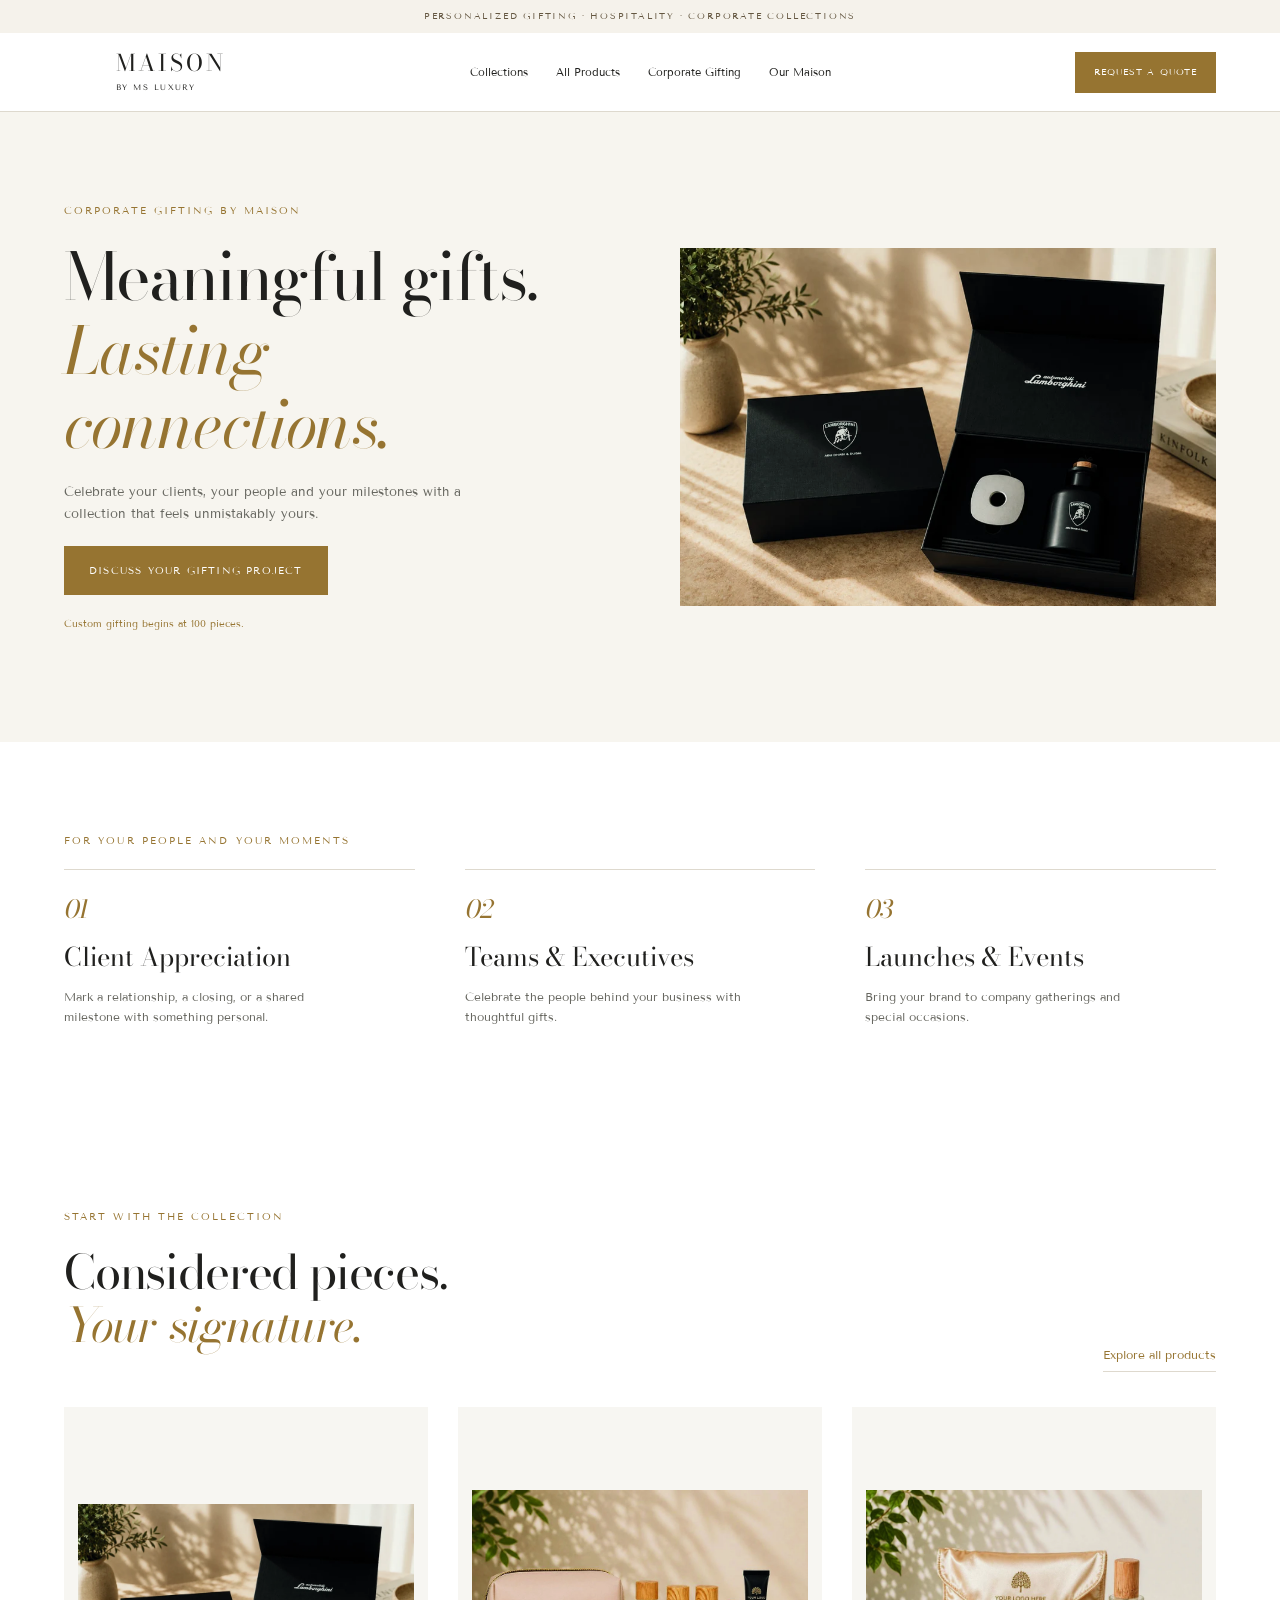
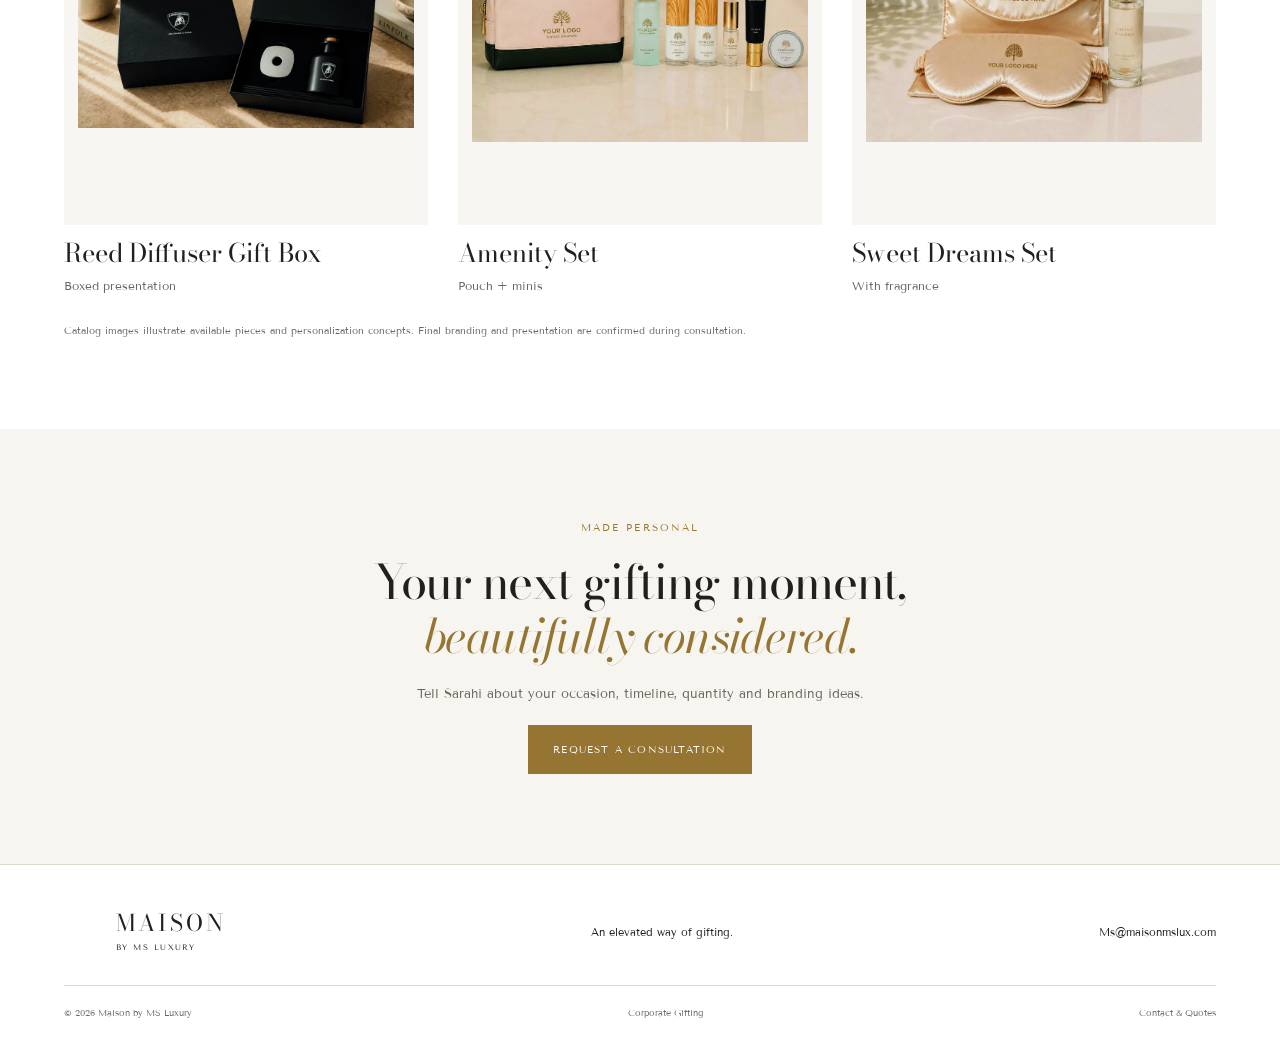
==== commit 13a5bf68: "Add files via upload" ====
--- a/corporate-gifting.html
+++ b/corporate-gifting.html
@@ -1,17 +1,17 @@
 <!DOCTYPE html>
+
 <html lang="en">
 <head>
-  <meta charset="UTF-8" />
-  <meta name="viewport" content="width=device-width, initial-scale=1.0" />
-  <title>Corporate Gifting — Maison by MS Luxury</title>
-  <meta name="description" content="Maison by MS Luxury creates elevated, bespoke gifting experiences for hotels, corporations, private aviation, memberships and private events." />
-  <link rel="preconnect" href="https://fonts.googleapis.com" />
-  <link rel="preconnect" href="https://fonts.gstatic.com" crossorigin />
-  <link href="https://fonts.googleapis.com/css2?family=Bodoni+Moda:ital,opsz,wght@0,6..96,400;0,6..96,500;0,6..96,600;1,6..96,400;1,6..96,500&family=Tenor+Sans&display=swap" rel="stylesheet" />
-  
-  <link rel="icon" sizes="32x32" href="assets/favicon-32.png" />
-  <link rel="apple-touch-icon" href="assets/apple-touch-icon.png" />
-  <meta name="theme-color" content="#ffffff" />
-  <link rel="stylesheet" href="styles.css" />
+<meta charset="utf-8"/>
+<meta content="width=device-width, initial-scale=1.0" name="viewport"/>
+<title>Corporate Gifting — Maison by MS Luxury</title>
+<meta content="Maison by MS Luxury creates elevated, bespoke gifting experiences for hotels, corporations, private aviation, memberships and private events." name="description"/>
+<link href="https://fonts.googleapis.com" rel="preconnect"/>
+<link crossorigin="" href="https://fonts.gstatic.com" rel="preconnect"/>
+<link href="https://fonts.googleapis.com/css2?family=Bodoni+Moda:ital,opsz,wght@0,6..96,400;0,6..96,500;0,6..96,600;1,6..96,400;1,6..96,500&amp;family=Tenor+Sans&amp;display=swap" rel="stylesheet"/>
+<link href="assets/favicon-32.png" rel="icon" sizes="32x32"/>
+<link href="assets/apple-touch-icon.png" rel="apple-touch-icon"/>
+<meta content="#ffffff" name="theme-color"/>
+<link href="styles.css" rel="stylesheet"/>
 </head>
-<body><div class="announcement">PERSONALIZED GIFTING · HOSPITALITY · CORPORATE COLLECTIONS</div><header class="nav" id="nav"><a class="nav-brand" href="index.html" aria-label="Maison by MS Luxury home"><img src="assets/catalog-mark.png" alt="MS Luxury"/><span>MAISON<small>BY MS LUXURY</small></span></a><nav class="nav-links"><a href="index.html#collections">Collections</a><a href="index.html#shop">All Products</a><a href="corporate-gifting.html">Corporate Gifting</a><a href="index.html#maison">Our Maison</a></nav><a href="index.html#quote" class="btn btn-gold btn-sm">Request a Quote</a><button class="nav-toggle" id="navToggle" aria-label="Open menu" aria-expanded="false" aria-controls="mobileMenu"><span></span><span></span></button></header><div class="mobile-menu" id="mobileMenu"><a href="index.html#collections">Collections</a><a href="index.html#shop">All Products</a><a href="corporate-gifting.html">Corporate Gifting</a><a href="index.html#maison">Our Maison</a><a href="index.html#quote" class="btn btn-gold">Request a Quote</a></div><main><section class="corporate-hero"><img class="hero-mark" src="assets/catalog-mark.png" alt="" aria-hidden="true"/><div class="container corporate-grid"><div><p class="eyebrow">Corporate gifting by Maison</p><h1>Meaningful gifts.<br/><em>Lasting connections.</em></h1><p>Celebrate your clients, your people and your milestones with a collection that feels unmistakably yours.</p><a href="index.html#quote" class="btn btn-gold">Discuss your gifting project</a><p class="minimum">Custom gifting begins at 100 pieces.</p></div><img src="assets/catalog/p05-06.webp" alt="Maison reed diffuser gift presentation"/></div></section><section class="corporate-occasions"><div class="container"><p class="eyebrow">For your people and your moments</p><div class="process-grid"><article><span>01</span><h3>Client Appreciation</h3><p>Mark a relationship, a closing, or a shared milestone with something personal.</p></article><article><span>02</span><h3>Teams &amp; Executives</h3><p>Celebrate the people behind your business with thoughtful gifts.</p></article><article><span>03</span><h3>Launches &amp; Events</h3><p>Bring your brand to company gatherings and special occasions.</p></article></div></div></section><section><div class="container"><div class="section-heading"><div><p class="eyebrow">Start with the collection</p><h2>Considered pieces.<br/><em>Your signature.</em></h2></div><a href="index.html#shop" class="link-gold">Explore all products</a></div><div class="corporate-products"><a class="category-card" href="index.html#shop"><div class="category-img"><img src="assets/catalog/p05-06.webp" alt="Reed Diffuser Gift Box" loading="lazy"/></div><h3>Reed Diffuser Gift Box</h3><p>Boxed presentation</p></a><a class="category-card" href="index.html#shop"><div class="category-img"><img src="assets/catalog/p08-02.webp" alt="Amenity Set" loading="lazy"/></div><h3>Amenity Set</h3><p>Pouch + minis</p></a><a class="category-card" href="index.html#shop"><div class="category-img"><img src="assets/catalog/p09-03.webp" alt="Sweet Dreams Set" loading="lazy"/></div><h3>Sweet Dreams Set</h3><p>With fragrance</p></a></div><p class="product-disclaimer">Catalog images illustrate available pieces and personalization concepts. Final branding and presentation are confirmed during consultation.</p></div></section><section class="corporate-finale"><div class="container"><p class="eyebrow">Made personal</p><h2>Your next gifting moment,<br/><em>beautifully considered.</em></h2><p>Tell Sarahi about your occasion, timeline, quantity and branding ideas.</p><a href="index.html#quote" class="btn btn-gold">Request a consultation</a></div></section></main><footer class="footer"><div class="container footer-inner"><a href="index.html" class="nav-brand"><img src="assets/catalog-mark.png" alt="MS Luxury"/><span>MAISON<small>BY MS LUXURY</small></span></a><p>An elevated way of gifting.</p><a href="mailto:sarahi@msluxuryhomes.com">sarahi@msluxuryhomes.com</a></div><div class="container footer-base"><p>© 2026 Maison by MS Luxury</p><a href="corporate-gifting.html">Corporate Gifting</a><a href="index.html#quote">Contact &amp; Quotes</a></div></footer><script src="script.js"></script></body></html>+<body><div class="announcement">PERSONALIZED GIFTING · HOSPITALITY · CORPORATE COLLECTIONS</div><header class="nav" id="nav"><a aria-label="Maison by MS Luxury home" class="nav-brand" href="index.html"><img alt="Maison by MS Luxury" src="assets/maison-logo-updated.png"/><span>MAISON<small>BY MS LUXURY</small></span></a><nav class="nav-links"><a href="index.html#collections">Collections</a><a href="index.html#shop">All Products</a><a href="corporate-gifting.html">Corporate Gifting</a><a href="index.html#maison">Our Maison</a></nav><a class="btn btn-gold btn-sm" href="index.html#quote">Request a Quote</a><button aria-controls="mobileMenu" aria-expanded="false" aria-label="Open menu" class="nav-toggle" id="navToggle"><span></span><span></span></button></header><div class="mobile-menu" id="mobileMenu"><a href="index.html#collections">Collections</a><a href="index.html#shop">All Products</a><a href="corporate-gifting.html">Corporate Gifting</a><a href="index.html#maison">Our Maison</a><a class="btn btn-gold" href="index.html#quote">Request a Quote</a></div><main><section class="corporate-hero"><img alt="Maison by MS Luxury" aria-hidden="true" class="hero-mark" src="assets/maison-logo-updated.png"/><div class="container corporate-grid"><div><p class="eyebrow">Corporate gifting by Maison</p><h1>Meaningful gifts.<br/><em>Lasting connections.</em></h1><p>Celebrate your clients, your people and your milestones with a collection that feels unmistakably yours.</p><a class="btn btn-gold" href="index.html#quote">Discuss your gifting project</a><p class="minimum">Custom gifting begins at 100 pieces.</p></div><img alt="Maison reed diffuser gift presentation" src="assets/catalog/p05-06.webp"/></div></section><section class="corporate-occasions"><div class="container"><p class="eyebrow">For your people and your moments</p><div class="process-grid"><article><span>01</span><h3>Client Appreciation</h3><p>Mark a relationship, a closing, or a shared milestone with something personal.</p></article><article><span>02</span><h3>Teams &amp; Executives</h3><p>Celebrate the people behind your business with thoughtful gifts.</p></article><article><span>03</span><h3>Launches &amp; Events</h3><p>Bring your brand to company gatherings and special occasions.</p></article></div></div></section><section><div class="container"><div class="section-heading"><div><p class="eyebrow">Start with the collection</p><h2>Considered pieces.<br/><em>Your signature.</em></h2></div><a class="link-gold" href="index.html#shop">Explore all products</a></div><div class="corporate-products"><a class="category-card" href="index.html#shop"><div class="category-img"><img alt="Reed Diffuser Gift Box" loading="lazy" src="assets/catalog/p05-06.webp"/></div><h3>Reed Diffuser Gift Box</h3><p>Boxed presentation</p></a><a class="category-card" href="index.html#shop"><div class="category-img"><img alt="Amenity Set" loading="lazy" src="assets/catalog/p08-02.webp"/></div><h3>Amenity Set</h3><p>Pouch + minis</p></a><a class="category-card" href="index.html#shop"><div class="category-img"><img alt="Sweet Dreams Set" loading="lazy" src="assets/catalog/p09-03.webp"/></div><h3>Sweet Dreams Set</h3><p>With fragrance</p></a></div><p class="product-disclaimer">Catalog images illustrate available pieces and personalization concepts. Final branding and presentation are confirmed during consultation.</p></div></section><section class="corporate-finale"><div class="container"><p class="eyebrow">Made personal</p><h2>Your next gifting moment,<br/><em>beautifully considered.</em></h2><p>Tell Sarahi about your occasion, timeline, quantity and branding ideas.</p><a class="btn btn-gold" href="index.html#quote">Request a consultation</a></div></section></main><footer class="footer"><div class="container footer-inner"><a class="nav-brand" href="index.html"><img alt="Maison by MS Luxury" src="assets/maison-logo-updated.png"/><span>MAISON<small>BY MS LUXURY</small></span></a><p>An elevated way of gifting.</p><a href="mailto:Ms@maisonmslux.com">Ms@maisonmslux.com</a></div><div class="container footer-base"><p>© 2026 Maison by MS Luxury</p><a href="corporate-gifting.html">Corporate Gifting</a><a href="index.html#quote">Contact &amp; Quotes</a></div></footer><script src="script.js"></script></body></html>
--- a/styles.css
+++ b/styles.css
@@ -35,3 +35,19 @@
  .footer-inner{flex-direction:column;align-items:flex-start}.footer-base{flex-wrap:wrap}
 }
 @media(max-width:360px){.shop-grid{grid-template-columns:1fr}.hero-products{width:100%}.hero-bottom{flex-wrap:wrap;justify-content:center}.category-title{font-size:17px}}
+
+/* A tactile, horizontal shopping row inspired by the supplied reference. */
+.product-rail{background:#fff;padding:65px 0;border-top:1px solid var(--line)}
+.rail-heading{display:flex;align-items:flex-end;justify-content:space-between;gap:20px;margin-bottom:28px}
+.rail-heading h2{font-size:clamp(1.8rem,3vw,3rem);margin-bottom:0}.rail-heading .eyebrow{margin-bottom:10px}
+.rail-track{display:flex;gap:22px;overflow-x:auto;scroll-snap-type:x mandatory;overscroll-behavior-x:contain;scrollbar-width:none;-webkit-overflow-scrolling:touch;padding-bottom:12px}
+.rail-track::-webkit-scrollbar{display:none}.rail-card{flex:0 0 calc((100% - 66px)/4);min-width:0;scroll-snap-align:start}
+.rail-preview{position:relative;width:100%;border:0;background:none;display:block}.rail-image{aspect-ratio:4/5;background:#f7f6f2;padding:12px}.rail-image img{width:100%;height:100%;object-fit:contain;mix-blend-mode:multiply}
+.rail-plus{position:absolute;right:10px;bottom:10px;display:flex;align-items:center;justify-content:center;width:32px;height:32px;background:#fff;color:var(--gold);font-size:22px;border:1px solid var(--line)}
+.rail-category{font-size:8px;text-transform:uppercase;letter-spacing:.1em;color:var(--gold);margin-top:17px}.rail-card h3{font-size:22px;margin:7px 0}.rail-detail{font-size:11px;color:var(--muted)}
+.rail-navigation{display:flex;justify-content:center;align-items:center;gap:22px;margin-top:18px}.rail-navigation>button{width:44px;height:44px;display:flex;align-items:center;justify-content:center;border:1px solid var(--line);background:#fff;color:var(--black)}.rail-navigation>button:disabled{opacity:.3;cursor:default}.rail-navigation svg{width:17px;height:17px;fill:none;stroke:currentColor;stroke-width:1.5;stroke-linecap:round;stroke-linejoin:round}
+.rail-markers{display:flex;gap:7px;align-items:center}.rail-marker{width:24px;height:30px;padding:13px 0;border:0;background:none}.rail-marker::before{content:'';display:block;height:2px;background:var(--line)}.rail-marker[aria-current=true]::before{background:var(--gold)}
+@media(max-width:900px){.rail-card{flex-basis:calc((100% - 44px)/3)}}
+@media(max-width:600px), (hover:none) and (pointer:coarse){.product-rail{padding:45px 0}.rail-track{gap:14px}.rail-card{flex-basis:44%}.rail-heading h2{font-size:25px}.rail-heading .link-gold{flex-shrink:0;min-height:44px;display:flex;align-items:center}.rail-card h3{font-size:20px;line-height:1.2}.rail-category{font-size:8px}.rail-plus{width:36px;height:36px}.rail-navigation{gap:10px}.rail-marker{width:18px;min-height:44px;padding:21px 0}.rail-markers{gap:4px}}
+
+.rail-markers{max-width:calc(100% - 108px);overflow-x:auto;scrollbar-width:none}.rail-marker{flex-shrink:0}
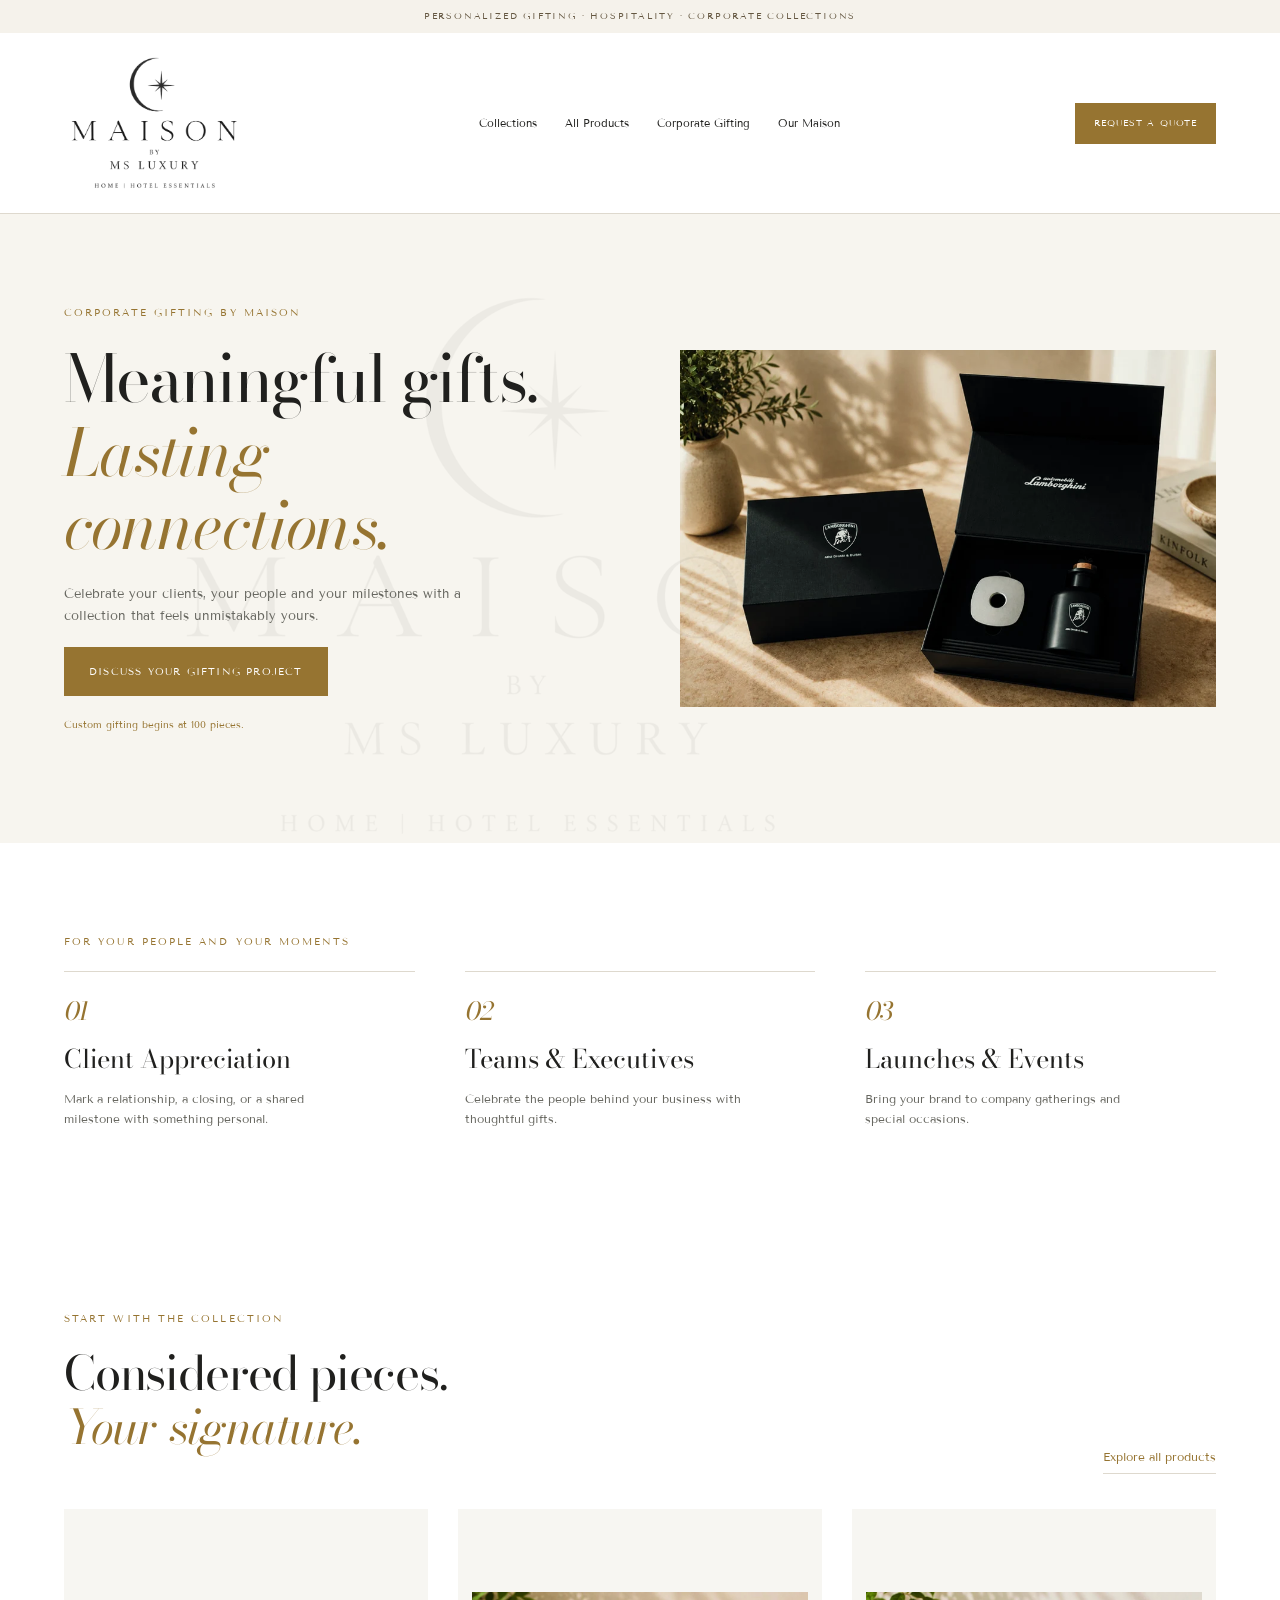
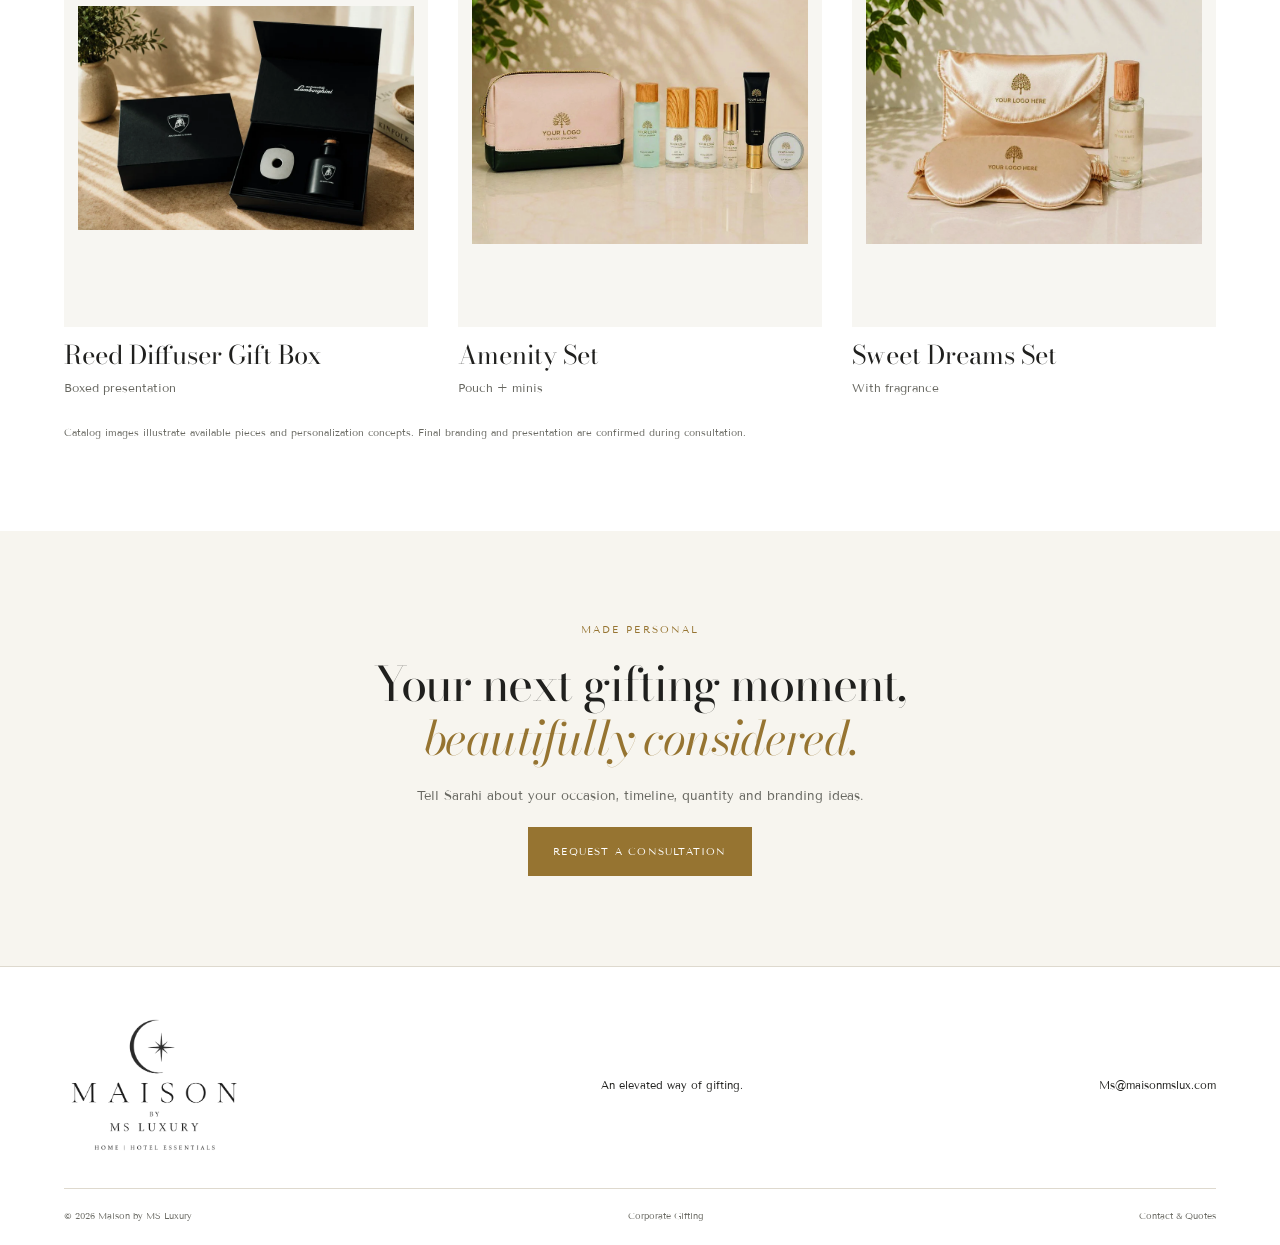
==== commit 45879c29: "Add files via upload" ====
--- a/corporate-gifting.html
+++ b/corporate-gifting.html
@@ -14,4 +14,4 @@
 <meta content="#ffffff" name="theme-color"/>
 <link href="styles.css" rel="stylesheet"/>
 </head>
-<body><div class="announcement">PERSONALIZED GIFTING · HOSPITALITY · CORPORATE COLLECTIONS</div><header class="nav" id="nav"><a aria-label="Maison by MS Luxury home" class="nav-brand" href="index.html"><img alt="Maison by MS Luxury" src="assets/maison-logo-updated.png"/><span>MAISON<small>BY MS LUXURY</small></span></a><nav class="nav-links"><a href="index.html#collections">Collections</a><a href="index.html#shop">All Products</a><a href="corporate-gifting.html">Corporate Gifting</a><a href="index.html#maison">Our Maison</a></nav><a class="btn btn-gold btn-sm" href="index.html#quote">Request a Quote</a><button aria-controls="mobileMenu" aria-expanded="false" aria-label="Open menu" class="nav-toggle" id="navToggle"><span></span><span></span></button></header><div class="mobile-menu" id="mobileMenu"><a href="index.html#collections">Collections</a><a href="index.html#shop">All Products</a><a href="corporate-gifting.html">Corporate Gifting</a><a href="index.html#maison">Our Maison</a><a class="btn btn-gold" href="index.html#quote">Request a Quote</a></div><main><section class="corporate-hero"><img alt="Maison by MS Luxury" aria-hidden="true" class="hero-mark" src="assets/maison-logo-updated.png"/><div class="container corporate-grid"><div><p class="eyebrow">Corporate gifting by Maison</p><h1>Meaningful gifts.<br/><em>Lasting connections.</em></h1><p>Celebrate your clients, your people and your milestones with a collection that feels unmistakably yours.</p><a class="btn btn-gold" href="index.html#quote">Discuss your gifting project</a><p class="minimum">Custom gifting begins at 100 pieces.</p></div><img alt="Maison reed diffuser gift presentation" src="assets/catalog/p05-06.webp"/></div></section><section class="corporate-occasions"><div class="container"><p class="eyebrow">For your people and your moments</p><div class="process-grid"><article><span>01</span><h3>Client Appreciation</h3><p>Mark a relationship, a closing, or a shared milestone with something personal.</p></article><article><span>02</span><h3>Teams &amp; Executives</h3><p>Celebrate the people behind your business with thoughtful gifts.</p></article><article><span>03</span><h3>Launches &amp; Events</h3><p>Bring your brand to company gatherings and special occasions.</p></article></div></div></section><section><div class="container"><div class="section-heading"><div><p class="eyebrow">Start with the collection</p><h2>Considered pieces.<br/><em>Your signature.</em></h2></div><a class="link-gold" href="index.html#shop">Explore all products</a></div><div class="corporate-products"><a class="category-card" href="index.html#shop"><div class="category-img"><img alt="Reed Diffuser Gift Box" loading="lazy" src="assets/catalog/p05-06.webp"/></div><h3>Reed Diffuser Gift Box</h3><p>Boxed presentation</p></a><a class="category-card" href="index.html#shop"><div class="category-img"><img alt="Amenity Set" loading="lazy" src="assets/catalog/p08-02.webp"/></div><h3>Amenity Set</h3><p>Pouch + minis</p></a><a class="category-card" href="index.html#shop"><div class="category-img"><img alt="Sweet Dreams Set" loading="lazy" src="assets/catalog/p09-03.webp"/></div><h3>Sweet Dreams Set</h3><p>With fragrance</p></a></div><p class="product-disclaimer">Catalog images illustrate available pieces and personalization concepts. Final branding and presentation are confirmed during consultation.</p></div></section><section class="corporate-finale"><div class="container"><p class="eyebrow">Made personal</p><h2>Your next gifting moment,<br/><em>beautifully considered.</em></h2><p>Tell Sarahi about your occasion, timeline, quantity and branding ideas.</p><a class="btn btn-gold" href="index.html#quote">Request a consultation</a></div></section></main><footer class="footer"><div class="container footer-inner"><a class="nav-brand" href="index.html"><img alt="Maison by MS Luxury" src="assets/maison-logo-updated.png"/><span>MAISON<small>BY MS LUXURY</small></span></a><p>An elevated way of gifting.</p><a href="mailto:Ms@maisonmslux.com">Ms@maisonmslux.com</a></div><div class="container footer-base"><p>© 2026 Maison by MS Luxury</p><a href="corporate-gifting.html">Corporate Gifting</a><a href="index.html#quote">Contact &amp; Quotes</a></div></footer><script src="script.js"></script></body></html>+<body><div class="announcement">PERSONALIZED GIFTING · HOSPITALITY · CORPORATE COLLECTIONS</div><header class="nav" id="nav"><a aria-label="Maison by MS Luxury home" class="nav-brand" href="index.html"><img alt="Maison by MS Luxury" src="assets/maison-logo-updated.png"/><span>MAISON<small>BY MS LUXURY</small></span></a><nav class="nav-links"><a href="index.html#collections">Collections</a><a href="index.html#shop">All Products</a><a href="corporate-gifting.html">Corporate Gifting</a><a href="about.html">Our Maison</a></nav><a class="btn btn-gold btn-sm" href="index.html#quote">Request a Quote</a><button aria-controls="mobileMenu" aria-expanded="false" aria-label="Open menu" class="nav-toggle" id="navToggle"><span></span><span></span></button></header><div class="mobile-menu" id="mobileMenu"><a href="index.html#collections">Collections</a><a href="index.html#shop">All Products</a><a href="corporate-gifting.html">Corporate Gifting</a><a href="about.html">Our Maison</a><a class="btn btn-gold" href="index.html#quote">Request a Quote</a></div><main><section class="corporate-hero"><img alt="Maison by MS Luxury" aria-hidden="true" class="hero-mark" src="assets/maison-logo-updated.png"/><div class="container corporate-grid"><div><p class="eyebrow">Corporate gifting by Maison</p><h1>Meaningful gifts.<br/><em>Lasting connections.</em></h1><p>Celebrate your clients, your people and your milestones with a collection that feels unmistakably yours.</p><a class="btn btn-gold" href="index.html#quote">Discuss your gifting project</a><p class="minimum">Custom gifting begins at 100 pieces.</p></div><img alt="Maison reed diffuser gift presentation" src="assets/catalog/p05-06.webp"/></div></section><section class="corporate-occasions"><div class="container"><p class="eyebrow">For your people and your moments</p><div class="process-grid"><article><span>01</span><h3>Client Appreciation</h3><p>Mark a relationship, a closing, or a shared milestone with something personal.</p></article><article><span>02</span><h3>Teams &amp; Executives</h3><p>Celebrate the people behind your business with thoughtful gifts.</p></article><article><span>03</span><h3>Launches &amp; Events</h3><p>Bring your brand to company gatherings and special occasions.</p></article></div></div></section><section><div class="container"><div class="section-heading"><div><p class="eyebrow">Start with the collection</p><h2>Considered pieces.<br/><em>Your signature.</em></h2></div><a class="link-gold" href="index.html#shop">Explore all products</a></div><div class="corporate-products"><a class="category-card" href="index.html#shop"><div class="category-img"><img alt="Reed Diffuser Gift Box" loading="lazy" src="assets/catalog/p05-06.webp"/></div><h3>Reed Diffuser Gift Box</h3><p>Boxed presentation</p></a><a class="category-card" href="index.html#shop"><div class="category-img"><img alt="Amenity Set" loading="lazy" src="assets/catalog/p08-02.webp"/></div><h3>Amenity Set</h3><p>Pouch + minis</p></a><a class="category-card" href="index.html#shop"><div class="category-img"><img alt="Sweet Dreams Set" loading="lazy" src="assets/catalog/p09-03.webp"/></div><h3>Sweet Dreams Set</h3><p>With fragrance</p></a></div><p class="product-disclaimer">Catalog images illustrate available pieces and personalization concepts. Final branding and presentation are confirmed during consultation.</p></div></section><section class="corporate-finale"><div class="container"><p class="eyebrow">Made personal</p><h2>Your next gifting moment,<br/><em>beautifully considered.</em></h2><p>Tell Sarahi about your occasion, timeline, quantity and branding ideas.</p><a class="btn btn-gold" href="index.html#quote">Request a consultation</a></div></section></main><footer class="footer"><div class="container footer-inner"><a class="nav-brand" href="index.html"><img alt="Maison by MS Luxury" src="assets/maison-logo-updated.png"/><span>MAISON<small>BY MS LUXURY</small></span></a><p>An elevated way of gifting.</p><a href="mailto:Ms@maisonmslux.com">Ms@maisonmslux.com</a></div><div class="container footer-base"><p>© 2026 Maison by MS Luxury</p><a href="corporate-gifting.html">Corporate Gifting</a><a href="index.html#quote">Contact &amp; Quotes</a></div></footer><script src="script.js"></script></body></html>
--- a/styles.css
+++ b/styles.css
@@ -51,3 +51,29 @@
 @media(max-width:600px), (hover:none) and (pointer:coarse){.product-rail{padding:45px 0}.rail-track{gap:14px}.rail-card{flex-basis:44%}.rail-heading h2{font-size:25px}.rail-heading .link-gold{flex-shrink:0;min-height:44px;display:flex;align-items:center}.rail-card h3{font-size:20px;line-height:1.2}.rail-category{font-size:8px}.rail-plus{width:36px;height:36px}.rail-navigation{gap:10px}.rail-marker{width:18px;min-height:44px;padding:21px 0}.rail-markers{gap:4px}}
 
 .rail-markers{max-width:calc(100% - 108px);overflow-x:auto;scrollbar-width:none}.rail-marker{flex-shrink:0}
+
+
+/* Oct 20 logo correction */
+.nav-brand{gap:14px}
+.nav-brand img{width:180px;max-width:42vw;height:auto;filter:none;mix-blend-mode:normal}
+.nav-brand>span{display:none}
+.hero-mark{left:12%;top:8%;width:58%;opacity:.05;filter:none;mix-blend-mode:normal}
+.maison-logo img{width:min(100%,520px);height:auto;filter:none;mix-blend-mode:normal}
+@media (max-width: 900px){
+  .nav-brand img{width:150px;max-width:48vw}
+  .hero-mark{left:5%;top:10%;width:90%;opacity:.04}
+}
+@media (max-width: 640px){
+  .nav-brand img{width:132px;max-width:52vw}
+}
+
+/* Maison founder story */
+.about-intro{padding:90px 0 72px;background:#fcfbf8;text-align:center;border-bottom:1px solid var(--line)}
+.about-intro h1{font-size:clamp(2.8rem,5vw,5rem);line-height:1.15;max-width:980px;margin:auto}
+.about-story{padding:80px 0 100px}.about-layout{display:grid;grid-template-columns:minmax(180px,1fr) minmax(0,2fr);gap:80px;max-width:1100px;align-items:start}
+.about-emblem{padding:38px 20px;text-align:center;border:1px solid var(--line);background:#fcfbf8}.about-emblem img{width:220px;margin:auto;filter:grayscale(1) invert(1);mix-blend-mode:multiply}.about-emblem p{margin-top:28px;color:var(--gold);font:italic 24px/1.4 var(--serif)}
+.about-prose{font-size:16px;line-height:1.95;color:#45453f}.about-prose>p{margin-bottom:26px}.about-lead{font-size:19px;color:var(--black)}
+.about-prose blockquote{border-left:2px solid var(--gold);padding:4px 0 4px 28px;margin:34px 0;font:italic 26px/1.55 var(--serif);color:var(--black)}
+.about-signoff{border-top:1px solid var(--line);margin-top:44px;padding-top:34px}.about-signoff p{margin-bottom:20px}.about-motto{font:italic 34px/1.3 var(--serif);color:var(--gold)}.about-signature{font-size:14px}.about-signature span{font:28px/1.8 var(--serif);color:var(--black)}
+.nav-links a[aria-current="page"]{color:var(--gold);text-decoration:underline;text-underline-offset:6px}
+@media(max-width:760px){.about-intro{padding:58px 0 48px}.about-story{padding:44px 0 64px}.about-layout{grid-template-columns:1fr;gap:36px}.about-emblem{max-width:260px;width:100%;margin:auto;padding:24px}.about-emblem img{width:140px}.about-emblem p{margin-top:18px;font-size:22px}.about-prose{font-size:15px;line-height:1.85}.about-lead{font-size:18px}.about-prose blockquote{font-size:23px;padding-left:20px}}
